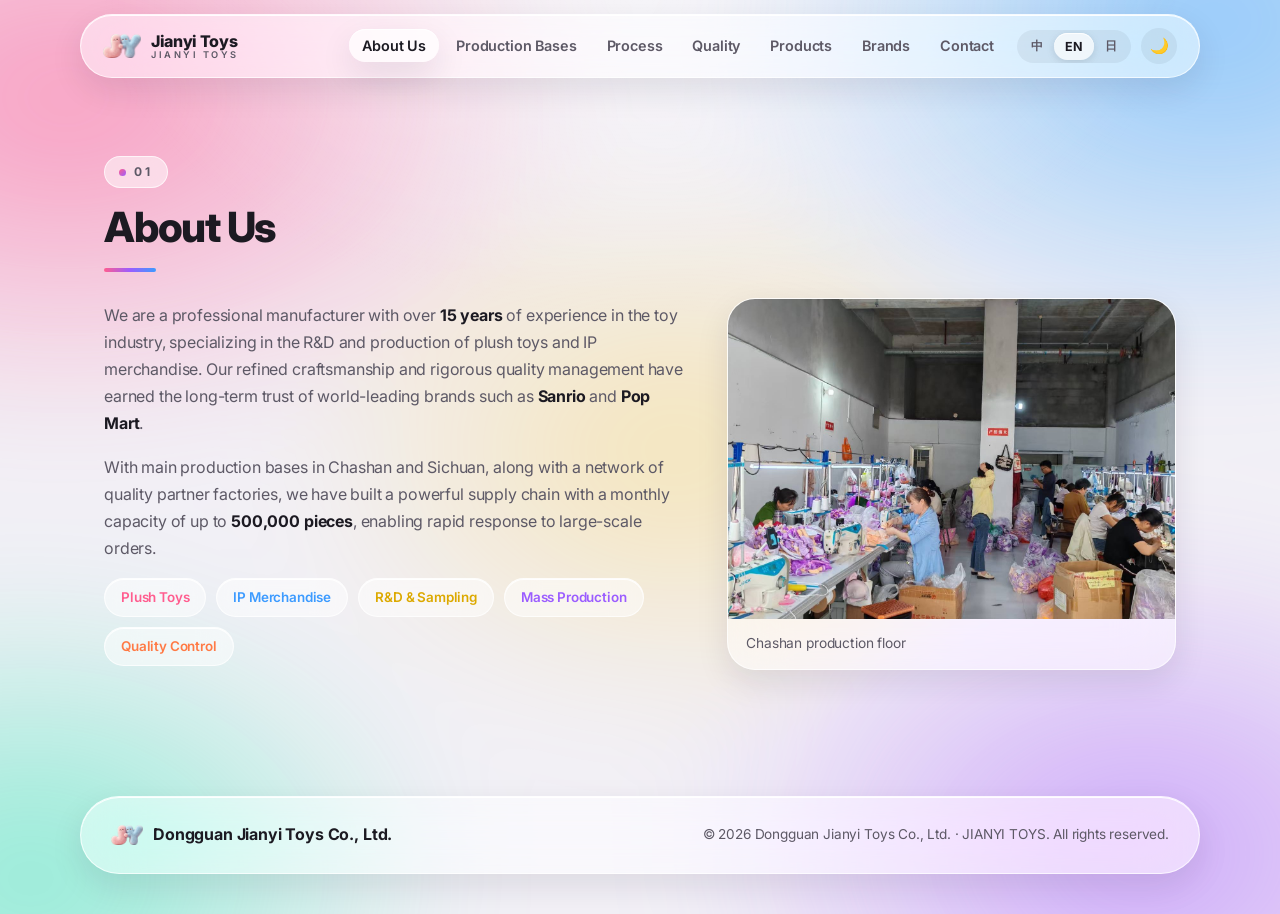
==== about.html @ 810cf029 "简依玩具 회사 소개 홈페이지 (中/EN/日 3개 언어, visionOS 글래스 디자인) Co-Authored-By: Claude Fable 5 <noreply@anthropic.c" ====
<!DOCTYPE html>
<html lang="zh-CN">
<head>
  <meta charset="UTF-8" />
  <meta name="viewport" content="width=device-width, initial-scale=1.0" />
  <title>关于我们 · 东莞简依玩具有限公司</title>
  <link rel="icon" href="assets/img/image1.png" />
  <link rel="preconnect" href="https://fonts.googleapis.com" />
  <link rel="preconnect" href="https://fonts.gstatic.com" crossorigin />
  <link href="https://fonts.googleapis.com/css2?family=Inter:wght@400;500;600;700;800&family=Noto+Sans+SC:wght@400;500;700;900&family=Noto+Sans+JP:wght@400;500;700;900&display=swap" rel="stylesheet" />
  <link rel="stylesheet" href="styles.css?v=10" />
</head>
<body data-page="about">
  <div id="app-header"></div>

  <main>
    <section id="about" class="section">
      <div class="container">
        <p class="section-index">01</p>
        <h2 class="section-title" data-i18n="about.title">关于我们</h2>
        <div class="about-grid">
          <div class="about-text">
            <p data-i18n-html="about.p1">本公司是一家深耕玩具制造行业超过 <strong>15 年</strong>的专业厂商，专注于毛绒公仔、IP 周边产品的研发与生产。凭借精湛的工艺与严格的品质管理体系，赢得 <strong>Sanrio</strong>、<strong>Pop Mart</strong> 等全球顶级品牌的长期信任。</p>
            <p data-i18n-html="about.p2">在茶山与四川设有主要生产基地，并与多家优质协作工厂稳定合作，形成强大供应链网络，月产能高达 <strong>50 万件</strong>，可快速响应大规模订单。</p>
            <ul class="tag-list">
              <li data-i18n="about.tag1">毛绒公仔</li><li data-i18n="about.tag2">IP 周边</li><li data-i18n="about.tag3">研发打样</li><li data-i18n="about.tag4">大规模量产</li><li data-i18n="about.tag5">品质管控</li>
            </ul>
          </div>
          <figure class="about-photo">
            <img src="assets/img/image6.jpeg" alt="factory" loading="lazy" />
            <figcaption data-i18n="about.caption">茶山生产车间实景</figcaption>
          </figure>
        </div>
      </div>
    </section>
  </main>

  <div id="app-footer"></div>
  <script src="i18n.js?v=10"></script>
  <script src="layout.js?v=10"></script>
  <script src="script.js?v=10"></script>
</body>
</html>
---- styles.css ----
/* =========================================================
   JIANYI TOYS — visionOS Glass Design
   오로라 환경 위에 떠 있는 유리 패널 / floating glass over aurora
   ========================================================= */

:root {
  --bg: #f2f0f6;
  --text: #1c1a22;
  --text-muted: #5d5966;
  --maxw: 1120px;
  --radius: 28px;
  --radius-lg: 36px;

  /* vivid aurora palette */
  --c-pink: #ff5d8f;
  --c-blue: #3d9bff;
  --c-yellow: #ffc300;
  --c-mint: #00d9a6;
  --c-lavender: #9b5dff;
  --c-coral: #ff7a45;

  /* glass material */
  --glass-bg: rgba(255, 255, 255, 0.52);
  --glass-bg-strong: rgba(255, 255, 255, 0.72);
  --glass-border: rgba(255, 255, 255, 0.7);
  --glass-highlight: rgba(255, 255, 255, 0.9);
  --glass-shadow: 0 24px 60px rgba(30, 15, 50, 0.14);
  --glass-shadow-sm: 0 12px 32px rgba(30, 15, 50, 0.10);
  --blur: 28px;
}

:root[data-theme="dark"] {
  --bg: #0b0a12;
  --text: #f0edf5;
  --text-muted: #a49fb0;

  --c-pink: #ff7aa5;
  --c-blue: #5cb0ff;
  --c-yellow: #ffd23d;
  --c-mint: #29e6b8;
  --c-lavender: #b07dff;
  --c-coral: #ff9161;

  --glass-bg: rgba(28, 25, 40, 0.44);
  --glass-bg-strong: rgba(36, 32, 52, 0.62);
  --glass-border: rgba(255, 255, 255, 0.14);
  --glass-highlight: rgba(255, 255, 255, 0.22);
  --glass-shadow: 0 24px 60px rgba(0, 0, 0, 0.5);
  --glass-shadow-sm: 0 12px 32px rgba(0, 0, 0, 0.38);
}

* { box-sizing: border-box; margin: 0; padding: 0; }
html { scroll-behavior: smooth; }
body {
  font-family: "Inter", "Noto Sans SC", "PingFang SC", "Microsoft YaHei", system-ui, sans-serif;
  background: var(--bg);
  color: var(--text);
  line-height: 1.7;
  -webkit-font-smoothing: antialiased;
  transition: background 0.4s ease, color 0.4s ease;
  letter-spacing: -0.01em;
}
html[lang="ja"] body { font-family: "Inter", "Noto Sans JP", "Yu Gothic UI", "Meiryo", system-ui, sans-serif; }
html[lang="en"] body { font-family: "Inter", system-ui, sans-serif; }

.container { width: 100%; max-width: var(--maxw); margin: 0 auto; padding: 0 24px; }
a { color: inherit; text-decoration: none; }
img { max-width: 100%; display: block; }

/* =========================================================
   오로라 환경 배경 / ambient aurora environment
   ========================================================= */
body::before {
  content: ""; position: fixed; inset: -20%; z-index: -2; pointer-events: none;
  background:
    radial-gradient(42% 38% at 18% 22%, color-mix(in srgb, var(--c-pink) 55%, transparent), transparent 70%),
    radial-gradient(40% 40% at 82% 16%, color-mix(in srgb, var(--c-blue) 50%, transparent), transparent 70%),
    radial-gradient(36% 36% at 78% 82%, color-mix(in srgb, var(--c-lavender) 48%, transparent), transparent 70%),
    radial-gradient(34% 34% at 16% 84%, color-mix(in srgb, var(--c-mint) 42%, transparent), transparent 70%),
    radial-gradient(30% 30% at 52% 50%, color-mix(in srgb, var(--c-yellow) 26%, transparent), transparent 72%);
  filter: blur(60px) saturate(1.25);
  animation: auroraDrift 34s ease-in-out infinite alternate;
}
:root[data-theme="dark"] body::before { opacity: 0.6; }
@keyframes auroraDrift {
  0%   { transform: translate(0, 0) scale(1) rotate(0deg); }
  50%  { transform: translate(2.5%, -2%) scale(1.06) rotate(1.5deg); }
  100% { transform: translate(-2.5%, 2%) scale(1.03) rotate(-1.5deg); }
}
/* 미세 입자 광택 / faint grain of light */
body::after {
  content: ""; position: fixed; inset: 0; z-index: -1; pointer-events: none;
  background: radial-gradient(60% 50% at 50% 0%, rgba(255,255,255,0.35), transparent 70%);
}
:root[data-theme="dark"] body::after {
  background: radial-gradient(60% 50% at 50% 0%, rgba(255,255,255,0.06), transparent 70%);
}

/* =========================================================
   유리 재질 공통 / glass material
   ========================================================= */
.glass, .site-header .nav,
.cards .card, .product, .brand-card, .cert-badge, .process-flow li,
.about-photo, .gallery figure, .contact-card, .stats-inner-panel {
  background: var(--glass-bg);
  backdrop-filter: blur(var(--blur)) saturate(1.6);
  -webkit-backdrop-filter: blur(var(--blur)) saturate(1.6);
  border: 1px solid var(--glass-border);
  box-shadow: var(--glass-shadow-sm), inset 0 1px 0 var(--glass-highlight);
}

/* =========================================================
   플로팅 캡슐 헤더 / floating capsule nav
   ========================================================= */
.site-header {
  position: sticky; top: 14px; z-index: 50;
  padding: 0 16px;
}
.site-header .nav {
  max-width: var(--maxw); margin: 0 auto;
  display: flex; align-items: center; justify-content: space-between; gap: 14px;
  height: 64px; padding: 0 22px;
  border-radius: 999px;
}
.brand { display: flex; align-items: center; gap: 10px; }
.brand-logo { width: 38px; height: 38px; object-fit: contain; }
.brand-name { font-weight: 800; font-size: 1rem; line-height: 1.05; display: flex; flex-direction: column; letter-spacing: -0.02em; }
.brand-name small { font-weight: 600; font-size: 0.58rem; letter-spacing: 2.5px; color: var(--text-muted); }

.nav-links { list-style: none; display: flex; align-items: center; gap: 4px; }
.nav-links a {
  color: var(--text-muted); font-weight: 600; font-size: 0.9rem;
  padding: 8px 13px; border-radius: 999px;
  transition: color 0.2s, background 0.25s;
}
.nav-links a:hover { color: var(--text); background: color-mix(in srgb, var(--text) 7%, transparent); }
.nav-links a.active {
  color: var(--text);
  background: var(--glass-bg-strong);
  box-shadow: var(--glass-shadow-sm), inset 0 1px 0 var(--glass-highlight);
}

.nav-controls { display: flex; align-items: center; gap: 10px; margin-left: 6px; }
.lang-switch {
  display: inline-flex; border-radius: 999px; overflow: hidden;
  background: color-mix(in srgb, var(--text) 6%, transparent);
  padding: 3px;
}
.lang-btn {
  background: none; border: none; cursor: pointer;
  font-size: 0.78rem; font-weight: 700; color: var(--text-muted);
  padding: 5px 11px; border-radius: 999px;
  transition: 0.25s; font-family: inherit;
}
.lang-btn:hover { color: var(--text); }
.lang-btn.active {
  background: var(--glass-bg-strong); color: var(--text);
  box-shadow: 0 2px 8px rgba(0,0,0,0.12), inset 0 1px 0 var(--glass-highlight);
}
.theme-toggle {
  background: color-mix(in srgb, var(--text) 6%, transparent);
  border: none; cursor: pointer; font-size: 0.95rem;
  width: 36px; height: 36px; border-radius: 50%;
  display: grid; place-items: center; transition: 0.25s;
}
.theme-toggle:hover { transform: scale(1.1); }
.nav-toggle { display: none; flex-direction: column; gap: 5px; background: none; border: none; cursor: pointer; padding: 8px; }
.nav-toggle span { width: 22px; height: 2px; background: var(--text); border-radius: 2px; transition: 0.3s; }

/* =========================================================
   히어로 / hero
   ========================================================= */
.hero { padding: clamp(64px, 10vw, 130px) 0 clamp(40px, 6vw, 70px); }
.hero-inner {
  display: grid; grid-template-columns: 1.25fr 0.75fr; gap: 44px; align-items: center;
  position: relative;
}
.eyebrow {
  display: inline-flex; align-items: center; gap: 8px;
  color: var(--text-muted); font-weight: 600; letter-spacing: 3.5px;
  text-transform: uppercase; font-size: 0.72rem; margin-bottom: 18px;
  padding: 6px 14px; border-radius: 999px;
  background: var(--glass-bg);
  backdrop-filter: blur(18px);
  border: 1px solid var(--glass-border);
}
.eyebrow::before {
  content: ""; width: 7px; height: 7px; border-radius: 50%;
  background: linear-gradient(135deg, var(--c-pink), var(--c-lavender));
}
.hero-title {
  font-size: clamp(2.3rem, 5.6vw, 4rem); font-weight: 800;
  line-height: 1.06; letter-spacing: -0.035em;
}
.hero-title .accent {
  background: linear-gradient(100deg, var(--c-pink), var(--c-lavender) 50%, var(--c-blue));
  -webkit-background-clip: text; background-clip: text; color: transparent;
}
.hero-slogan {
  margin-top: 16px; font-size: clamp(1rem, 2.2vw, 1.2rem); font-weight: 600;
  letter-spacing: 0.02em;
  background: linear-gradient(90deg, var(--c-blue), var(--c-mint));
  -webkit-background-clip: text; background-clip: text; color: transparent;
}
.hero-sub { margin: 18px 0 32px; font-size: 1.04rem; color: var(--text-muted); max-width: 560px; }
.hero-actions { display: flex; gap: 12px; flex-wrap: wrap; }

.hero-logo { position: relative; }
.hero-logo img {
  width: min(100%, 350px); margin-left: auto;
  filter: drop-shadow(0 24px 40px color-mix(in srgb, var(--c-pink) 40%, transparent));
  animation: float 6s ease-in-out infinite;
}
@keyframes float { 0%,100% { transform: translateY(0); } 50% { transform: translateY(-14px); } }
/* 로고 뒤 오로라 후광 / halo behind logo */
.hero-logo::before {
  content: ""; position: absolute; inset: 6% 2%; z-index: -1; border-radius: 50%;
  background: conic-gradient(from 0deg, var(--c-pink), var(--c-yellow), var(--c-mint), var(--c-blue), var(--c-lavender), var(--c-pink));
  filter: blur(52px); opacity: 0.55;
  animation: haloSpin 18s linear infinite;
}
@keyframes haloSpin { to { transform: rotate(360deg); } }

/* =========================================================
   버튼 / buttons (visionOS pills)
   ========================================================= */
.btn {
  display: inline-flex; align-items: center; gap: 8px;
  padding: 13px 28px; border-radius: 999px; font-weight: 700; font-size: 0.95rem;
  transition: transform 0.18s cubic-bezier(.3,1.4,.4,1), box-shadow 0.2s, background 0.25s;
  letter-spacing: -0.01em;
}
.btn:active { transform: scale(0.97); }
.btn-primary {
  background: var(--text); color: var(--bg);
  box-shadow: 0 14px 34px rgba(0,0,0,0.22);
}
.btn-primary:hover { transform: translateY(-2px) scale(1.02); box-shadow: 0 20px 44px rgba(0,0,0,0.28); }
.btn-ghost {
  background: var(--glass-bg);
  backdrop-filter: blur(18px);
  border: 1px solid var(--glass-border);
  box-shadow: inset 0 1px 0 var(--glass-highlight);
  color: var(--text);
}
.btn-ghost:hover { transform: translateY(-2px); background: var(--glass-bg-strong); }

/* =========================================================
   실적 유리 패널 / stats glass panel
   ========================================================= */
.stats-bar { padding: clamp(18px, 3vw, 34px) 0; }
.stats-grid {
  display: grid; grid-template-columns: repeat(4, 1fr); gap: 16px;
  padding: clamp(26px, 4vw, 40px) clamp(20px, 4vw, 48px);
  text-align: center;
  border-radius: var(--radius-lg);
  background: var(--glass-bg);
  backdrop-filter: blur(var(--blur)) saturate(1.6);
  -webkit-backdrop-filter: blur(var(--blur)) saturate(1.6);
  border: 1px solid var(--glass-border);
  box-shadow: var(--glass-shadow), inset 0 1px 0 var(--glass-highlight);
}
.stat { display: flex; flex-direction: column; gap: 6px; }
.stat-num {
  font-size: clamp(1.9rem, 4.2vw, 3rem); font-weight: 800; line-height: 1;
  letter-spacing: -0.03em;
  background: linear-gradient(120deg, var(--c-pink), var(--c-lavender) 55%, var(--c-blue));
  -webkit-background-clip: text; background-clip: text; color: transparent;
}
.stat:nth-child(2) .stat-num { background: linear-gradient(120deg, var(--c-blue), var(--c-mint)); -webkit-background-clip: text; background-clip: text; }
.stat:nth-child(3) .stat-num { background: linear-gradient(120deg, var(--c-coral), var(--c-yellow)); -webkit-background-clip: text; background-clip: text; }
.stat:nth-child(4) .stat-num { background: linear-gradient(120deg, var(--c-mint), var(--c-blue)); -webkit-background-clip: text; background-clip: text; }
.stat-num small { font-size: 0.48em; font-weight: 700; margin-left: 2px; }
.stat-label { font-size: 0.88rem; color: var(--text-muted); font-weight: 500; }

/* =========================================================
   섹션 공통 / sections
   ========================================================= */
.section { padding: clamp(54px, 7.5vw, 92px) 0; }
.section-alt { background: none; } /* 배경은 오로라가 담당 */
.section-index {
  display: inline-flex; align-items: center; gap: 8px;
  color: var(--text-muted); font-size: 0.75rem; font-weight: 700; letter-spacing: 3px;
  padding: 5px 14px; border-radius: 999px; margin-bottom: 16px;
  background: var(--glass-bg);
  backdrop-filter: blur(18px);
  border: 1px solid var(--glass-border);
}
.section-index::before {
  content: ""; width: 7px; height: 7px; border-radius: 50%;
  background: linear-gradient(135deg, var(--c-pink), var(--c-lavender));
}
.section-title {
  font-size: clamp(1.7rem, 4.2vw, 2.6rem); font-weight: 800; letter-spacing: -0.03em;
  line-height: 1.15;
}
.section-title::after {
  content: ""; display: block; width: 52px; height: 4px; border-radius: 4px; margin-top: 16px;
  background: linear-gradient(90deg, var(--c-pink), var(--c-lavender), var(--c-blue));
}
.section-lead { color: var(--text-muted); margin: 18px 0 38px; max-width: 640px; font-size: 1.02rem; }
.subsection-title { margin: 52px 0 24px; font-size: 1.3rem; font-weight: 800; letter-spacing: -0.02em; }
.subsection-title::before {
  content: ""; display: inline-block; width: 10px; height: 10px; border-radius: 3px; margin-right: 10px;
  background: linear-gradient(135deg, var(--c-blue), var(--c-mint));
  transform: rotate(45deg);
}

/* =========================================================
   소개 / about
   ========================================================= */
.about-grid { display: grid; grid-template-columns: 1.3fr 1fr; gap: 40px; align-items: center; margin-top: 26px; }
.about-text p { margin-bottom: 16px; color: var(--text-muted); }
.about-text strong { color: var(--text); font-weight: 700; }
.tag-list { list-style: none; display: flex; flex-wrap: wrap; gap: 10px; margin-top: 12px; }
.tag-list li {
  padding: 7px 16px; border-radius: 999px; font-size: 0.84rem; font-weight: 600;
  background: var(--glass-bg);
  backdrop-filter: blur(16px);
  border: 1px solid var(--glass-border);
  box-shadow: inset 0 1px 0 var(--glass-highlight);
}
.tag-list li:nth-child(5n+1) { color: var(--c-pink); }
.tag-list li:nth-child(5n+2) { color: var(--c-blue); }
.tag-list li:nth-child(5n+3) { color: color-mix(in srgb, var(--c-yellow) 70%, #8a6d00); }
.tag-list li:nth-child(5n+4) { color: var(--c-lavender); }
.tag-list li:nth-child(5n+5) { color: var(--c-coral); }
:root[data-theme="dark"] .tag-list li:nth-child(5n+3) { color: var(--c-yellow); }

.about-photo { border-radius: var(--radius); overflow: hidden; }
.about-photo img { width: 100%; height: 320px; object-fit: cover; }
.about-photo figcaption { padding: 13px 18px; font-size: 0.86rem; color: var(--text-muted); }

/* =========================================================
   카드 / cards
   ========================================================= */
.cards { display: grid; grid-template-columns: repeat(auto-fit, minmax(280px, 1fr)); gap: 22px; }
.card {
  border-radius: var(--radius); overflow: hidden;
  transition: transform 0.3s cubic-bezier(.3,1.3,.4,1), box-shadow 0.3s, background 0.3s;
}
.cards .card:hover, .product:hover {
  transform: translateY(-8px) scale(1.015);
  background: var(--glass-bg-strong);
  box-shadow: var(--glass-shadow), inset 0 1px 0 var(--glass-highlight);
}
.card-body { padding: 28px; }
.card-body h3 { margin-bottom: 10px; font-size: 1.22rem; font-weight: 700; letter-spacing: -0.02em; }
.card-body p { color: var(--text-muted); font-size: 0.94rem; }
.card-tag {
  display: inline-block; font-size: 0.72rem; font-weight: 700; letter-spacing: 0.04em;
  padding: 4px 12px; border-radius: 999px; margin-bottom: 14px;
  background: color-mix(in srgb, var(--c-blue) 14%, transparent);
  color: var(--c-blue);
}
.base-card .scale { font-weight: 700; font-size: 0.88rem; margin-bottom: 10px;
  background: linear-gradient(90deg, var(--c-pink), var(--c-coral));
  -webkit-background-clip: text; background-clip: text; color: transparent;
}
.quality-cards .card-body h3 { display: flex; align-items: center; gap: 9px; }
.quality-cards .card-body h3::before {
  content: ""; flex: none; width: 9px; height: 9px; border-radius: 50%;
  background: linear-gradient(135deg, var(--c-mint), var(--c-blue));
}

/* 카드별 컬러 포인트 점 / colored dot accents per card */
.cards .card:nth-child(6n+1) .card-body h3::before { background: linear-gradient(135deg, var(--c-pink), var(--c-coral)); }
.cards .card:nth-child(6n+2) .card-body h3::before { background: linear-gradient(135deg, var(--c-blue), var(--c-mint)); }
.cards .card:nth-child(6n+3) .card-body h3::before { background: linear-gradient(135deg, var(--c-yellow), var(--c-coral)); }
.cards .card:nth-child(6n+4) .card-body h3::before { background: linear-gradient(135deg, var(--c-mint), var(--c-blue)); }
.cards .card:nth-child(6n+5) .card-body h3::before { background: linear-gradient(135deg, var(--c-lavender), var(--c-pink)); }
.cards .card:nth-child(6n+6) .card-body h3::before { background: linear-gradient(135deg, var(--c-coral), var(--c-yellow)); }

/* 홈 바로가기 카드 / explore cards */
.explore-card { display: block; color: inherit; }
.explore-card .card-body h3 { display: flex; align-items: center; gap: 9px; }
.explore-card .card-body h3::before {
  content: ""; flex: none; width: 9px; height: 9px; border-radius: 50%;
  background: linear-gradient(135deg, var(--c-pink), var(--c-lavender));
}
.explore-more {
  display: inline-block; margin-top: 14px; font-weight: 700; font-size: 0.88rem;
  background: linear-gradient(90deg, var(--c-pink), var(--c-lavender));
  -webkit-background-clip: text; background-clip: text; color: transparent;
}

/* =========================================================
   갤러리 / gallery
   ========================================================= */
.gallery { display: grid; grid-template-columns: repeat(auto-fit, minmax(220px, 1fr)); gap: 16px; }
.gallery figure { border-radius: var(--radius); overflow: hidden; position: relative; padding: 8px; }
.gallery img {
  width: 100%; height: 200px; object-fit: cover;
  border-radius: calc(var(--radius) - 8px);
  transition: transform 0.5s cubic-bezier(.3,1,.4,1);
}
.gallery figure:hover img { transform: scale(1.05); }
.gallery figcaption {
  padding: 12px 10px 6px; color: var(--text); font-size: 0.88rem; font-weight: 600;
}

/* =========================================================
   공정 흐름 / process flow
   ========================================================= */
.process-flow { list-style: none; display: grid; grid-template-columns: repeat(7, 1fr); gap: 14px; }
.process-flow li {
  position: relative; border-radius: var(--radius);
  padding: 26px 12px; text-align: center;
  transition: transform 0.3s cubic-bezier(.3,1.3,.4,1), background 0.3s;
}
.process-flow li:hover { transform: translateY(-6px); background: var(--glass-bg-strong); }
.step-no {
  display: grid; place-items: center; width: 46px; height: 46px; margin: 0 auto 12px;
  border-radius: 50%; color: #fff; font-weight: 800; font-size: 0.95rem;
  box-shadow: 0 8px 20px rgba(0,0,0,0.18);
}
.process-flow li:nth-child(1) .step-no { background: linear-gradient(135deg, var(--c-pink), var(--c-coral)); }
.process-flow li:nth-child(2) .step-no { background: linear-gradient(135deg, var(--c-coral), var(--c-yellow)); }
.process-flow li:nth-child(3) .step-no { background: linear-gradient(135deg, var(--c-yellow), var(--c-mint)); }
.process-flow li:nth-child(4) .step-no { background: linear-gradient(135deg, var(--c-mint), var(--c-blue)); }
.process-flow li:nth-child(5) .step-no { background: linear-gradient(135deg, var(--c-blue), var(--c-lavender)); }
.process-flow li:nth-child(6) .step-no { background: linear-gradient(135deg, var(--c-lavender), var(--c-pink)); }
.process-flow li:nth-child(7) .step-no { background: linear-gradient(135deg, var(--c-pink), var(--c-lavender)); }
.step-name { font-weight: 700; font-size: 0.92rem; letter-spacing: -0.01em; }

/* =========================================================
   제품 / products
   ========================================================= */
.product-grid { display: grid; grid-template-columns: repeat(auto-fit, minmax(230px, 1fr)); gap: 22px; }
.product {
  border-radius: var(--radius); overflow: hidden; padding: 10px 10px 0;
  transition: transform 0.3s cubic-bezier(.3,1.3,.4,1), box-shadow 0.3s, background 0.3s;
}
.product-img { aspect-ratio: 3 / 4; overflow: hidden; border-radius: calc(var(--radius) - 10px); }
.product-img img { width: 100%; height: 100%; object-fit: cover; transition: transform 0.5s cubic-bezier(.3,1,.4,1); }
.product:hover .product-img img { transform: scale(1.05); }
.product figcaption { padding: 16px 10px 18px; display: flex; flex-direction: column; gap: 2px; }
.p-cn { font-weight: 700; font-size: 1.04rem; letter-spacing: -0.02em; }
.p-en { color: var(--text-muted); font-size: 0.82rem; letter-spacing: 0.06em; text-transform: uppercase; font-weight: 500; }

/* =========================================================
   브랜드 / brands
   ========================================================= */
.brand-grid { display: grid; grid-template-columns: repeat(auto-fit, minmax(320px, 1fr)); gap: 22px; }
.brand-card { border-radius: var(--radius); padding: 32px; }
.brand-name-lg {
  font-size: 1.5rem; font-weight: 800; margin-bottom: 20px; padding-bottom: 16px;
  letter-spacing: -0.02em;
  border-bottom: 1px solid var(--glass-border);
}
.brand-name-lg span { color: var(--text-muted); font-size: 0.95rem; font-weight: 600; margin-left: 6px; }
.brand-grid .brand-card:nth-child(1) .brand-name-lg {
  background: linear-gradient(90deg, var(--c-pink), var(--c-coral));
  -webkit-background-clip: text; background-clip: text; color: transparent;
}
.brand-grid .brand-card:nth-child(2) .brand-name-lg {
  background: linear-gradient(90deg, var(--c-blue), var(--c-mint));
  -webkit-background-clip: text; background-clip: text; color: transparent;
}
.brand-grid .brand-card .brand-name-lg span { -webkit-text-fill-color: var(--text-muted); }
.brand-info { display: flex; flex-direction: column; gap: 14px; }
.brand-info div { display: grid; grid-template-columns: 96px 1fr; gap: 12px; align-items: baseline; }
.brand-info dt { font-weight: 700; color: var(--text); font-size: 0.88rem; }
.brand-info dd { color: var(--text-muted); font-size: 0.94rem; }

/* 인증 / certifications */
.cert-row { display: grid; grid-template-columns: repeat(auto-fit, minmax(180px, 1fr)); gap: 16px; }
.cert-badge {
  border-radius: var(--radius); padding: 26px 20px; text-align: center;
  transition: transform 0.3s cubic-bezier(.3,1.3,.4,1);
}
.cert-badge:hover { transform: translateY(-5px); }
.cert-badge strong { display: block; font-size: 1.3rem; margin-bottom: 6px; letter-spacing: -0.02em; }
.cert-badge:nth-child(1) strong { color: var(--c-blue); }
.cert-badge:nth-child(2) strong { color: var(--c-coral); }
.cert-badge:nth-child(3) strong { color: var(--c-mint); }
.cert-badge:nth-child(4) strong { color: var(--c-lavender); }
.cert-badge span { color: var(--text-muted); font-size: 0.86rem; }
.cert-note { margin-top: 24px; color: var(--text-muted); font-size: 0.94rem; max-width: 780px; }

/* =========================================================
   CTA / contact
   ========================================================= */
.cta { padding: clamp(56px, 8vw, 100px) 0; }
.cta-inner {
  text-align: center;
  border-radius: var(--radius-lg);
  padding: clamp(44px, 6vw, 72px) clamp(24px, 5vw, 64px);
  background: var(--glass-bg);
  backdrop-filter: blur(var(--blur)) saturate(1.6);
  -webkit-backdrop-filter: blur(var(--blur)) saturate(1.6);
  border: 1px solid var(--glass-border);
  box-shadow: var(--glass-shadow), inset 0 1px 0 var(--glass-highlight);
  position: relative; overflow: hidden;
}
/* CTA 내부 오로라 하이라이트 / inner aurora glow */
.cta-inner::before {
  content: ""; position: absolute; inset: -40%; z-index: -1; pointer-events: none;
  background:
    radial-gradient(30% 40% at 25% 30%, color-mix(in srgb, var(--c-pink) 38%, transparent), transparent 70%),
    radial-gradient(30% 40% at 75% 70%, color-mix(in srgb, var(--c-blue) 34%, transparent), transparent 70%),
    radial-gradient(24% 32% at 60% 20%, color-mix(in srgb, var(--c-lavender) 30%, transparent), transparent 70%);
  filter: blur(40px);
  animation: auroraDrift 26s ease-in-out infinite alternate;
}
.cta-title {
  font-size: clamp(1.8rem, 4.4vw, 2.8rem); font-weight: 800; letter-spacing: -0.03em;
  background: linear-gradient(95deg, var(--c-pink), var(--c-lavender) 45%, var(--c-blue));
  -webkit-background-clip: text; background-clip: text; color: transparent;
}
.cta-sub { max-width: 700px; margin: 18px auto 40px; color: var(--text-muted); }
.contact-cards { display: grid; grid-template-columns: repeat(auto-fit, minmax(240px, 1fr)); gap: 18px; }
.contact-card { border-radius: var(--radius); padding: 28px; text-align: left; }
.contact-card h3 { font-size: 1.1rem; margin-bottom: 8px; font-weight: 700; letter-spacing: -0.02em; }
.contact-card p { font-size: 1rem; font-weight: 600; margin-bottom: 12px; }
.contact-card a {
  background: linear-gradient(90deg, var(--c-pink), var(--c-lavender));
  -webkit-background-clip: text; background-clip: text; color: transparent;
  border-bottom: 1.5px solid var(--c-lavender);
}
.contact-card-accent { background: var(--glass-bg-strong); }
.contact-tag { font-size: 0.82rem; color: var(--text-muted); }
/* 이메일 단독 카드 / single email card */
.contact-cards-single { grid-template-columns: minmax(280px, 480px); justify-content: center; }
.contact-cards-single .contact-card { text-align: center; padding: 36px 32px; }
.contact-email { font-size: clamp(1.05rem, 2.6vw, 1.35rem); letter-spacing: -0.01em; margin-bottom: 14px; }
.contact-email a { border-bottom-width: 2px; font-weight: 700; }
/* 거래 프로세스 타임라인 / business process timeline */
.biz-flow { list-style: none; max-width: 720px; position: relative; }
.biz-flow::before {
  content: ""; position: absolute; left: 26px; top: 30px; bottom: 30px; width: 3px; border-radius: 3px;
  background: linear-gradient(180deg, var(--c-pink), var(--c-coral), var(--c-yellow), var(--c-mint), var(--c-blue), var(--c-lavender));
  opacity: 0.65;
}
.biz-flow li { display: flex; gap: 22px; align-items: flex-start; position: relative; padding: 14px 0; }
.biz-no {
  flex: none; display: grid; place-items: center; width: 52px; height: 52px;
  border-radius: 50%; color: #fff; font-weight: 800; font-size: 1.15rem;
  box-shadow: 0 10px 24px rgba(0,0,0,0.18);
  position: relative; z-index: 1;
}
.biz-flow li:nth-child(1) .biz-no { background: linear-gradient(135deg, var(--c-pink), var(--c-coral)); }
.biz-flow li:nth-child(2) .biz-no { background: linear-gradient(135deg, var(--c-coral), var(--c-yellow)); }
.biz-flow li:nth-child(3) .biz-no { background: linear-gradient(135deg, var(--c-yellow), var(--c-mint)); }
.biz-flow li:nth-child(4) .biz-no { background: linear-gradient(135deg, var(--c-mint), var(--c-blue)); }
.biz-flow li:nth-child(5) .biz-no { background: linear-gradient(135deg, var(--c-blue), var(--c-lavender)); }
.biz-flow li:nth-child(6) .biz-no { background: linear-gradient(135deg, var(--c-lavender), var(--c-pink)); }
.biz-body {
  flex: 1; border-radius: var(--radius); padding: 20px 26px;
  background: var(--glass-bg);
  backdrop-filter: blur(var(--blur)) saturate(1.6);
  -webkit-backdrop-filter: blur(var(--blur)) saturate(1.6);
  border: 1px solid var(--glass-border);
  box-shadow: var(--glass-shadow-sm), inset 0 1px 0 var(--glass-highlight);
  transition: transform 0.3s cubic-bezier(.3,1.3,.4,1), background 0.3s;
}
.biz-flow li:hover .biz-body { transform: translateX(6px); background: var(--glass-bg-strong); }
.biz-body h3 { font-size: 1.08rem; font-weight: 700; margin-bottom: 5px; letter-spacing: -0.02em; }
.biz-body p { color: var(--text-muted); font-size: 0.93rem; }
@media (max-width: 520px) {
  .biz-flow::before { left: 21px; }
  .biz-no { width: 42px; height: 42px; font-size: 1rem; }
}

/* FAQ 아코디언 / FAQ accordion */
.faq-list { display: flex; flex-direction: column; gap: 14px; max-width: 780px; }
.faq-item {
  border-radius: var(--radius);
  background: var(--glass-bg);
  backdrop-filter: blur(var(--blur)) saturate(1.6);
  -webkit-backdrop-filter: blur(var(--blur)) saturate(1.6);
  border: 1px solid var(--glass-border);
  box-shadow: var(--glass-shadow-sm), inset 0 1px 0 var(--glass-highlight);
  overflow: hidden;
  transition: background 0.3s;
}
.faq-item[open] { background: var(--glass-bg-strong); }
.faq-item summary {
  list-style: none; cursor: pointer;
  display: flex; align-items: center; justify-content: space-between; gap: 16px;
  padding: 20px 26px;
  font-weight: 700; font-size: 1.02rem; letter-spacing: -0.01em;
}
.faq-item summary::-webkit-details-marker { display: none; }
.faq-item summary::after {
  content: "+"; flex: none;
  display: grid; place-items: center; width: 30px; height: 30px; border-radius: 50%;
  color: #fff; font-weight: 700; font-size: 1.1rem; line-height: 1;
  background: linear-gradient(135deg, var(--c-pink), var(--c-lavender));
  transition: transform 0.3s cubic-bezier(.3,1.3,.4,1);
}
.faq-item[open] summary::after { transform: rotate(45deg); }
.faq-item > p { padding: 0 26px 22px; color: var(--text-muted); font-size: 0.95rem; max-width: 660px; }
/* 항목별 +버튼 색 변화 / per-item accent */
.faq-item:nth-child(2) summary::after { background: linear-gradient(135deg, var(--c-coral), var(--c-yellow)); }
.faq-item:nth-child(3) summary::after { background: linear-gradient(135deg, var(--c-yellow), var(--c-mint)); }
.faq-item:nth-child(4) summary::after { background: linear-gradient(135deg, var(--c-mint), var(--c-blue)); }
.faq-item:nth-child(5) summary::after { background: linear-gradient(135deg, var(--c-blue), var(--c-lavender)); }
.faq-item:nth-child(6) summary::after { background: linear-gradient(135deg, var(--c-lavender), var(--c-pink)); }

/* 문의 폼 / inquiry form */
.inquiry-form {
  border-radius: var(--radius-lg);
  padding: clamp(28px, 4vw, 44px);
  max-width: 780px;
}
.form-grid { display: grid; grid-template-columns: 1fr 1fr; gap: 18px 20px; margin-bottom: 24px; }
.form-wide { grid-column: 1 / -1; }
.inquiry-form label { display: flex; flex-direction: column; gap: 7px; font-size: 0.86rem; font-weight: 600; color: var(--text-muted); }
.inquiry-form input, .inquiry-form textarea {
  font-family: inherit; font-size: 0.96rem; color: var(--text);
  padding: 12px 16px; border-radius: 16px;
  background: var(--glass-bg-strong);
  border: 1px solid var(--glass-border);
  box-shadow: inset 0 1px 0 var(--glass-highlight);
  outline: none; transition: border-color 0.2s, box-shadow 0.2s;
  resize: vertical;
}
.inquiry-form input:focus, .inquiry-form textarea:focus {
  border-color: var(--c-lavender);
  box-shadow: 0 0 0 3px color-mix(in srgb, var(--c-lavender) 25%, transparent), inset 0 1px 0 var(--glass-highlight);
}
.inquiry-form .btn { border: none; cursor: pointer; font-family: inherit; }
.form-note { margin-top: 14px; font-size: 0.82rem; color: var(--text-muted); }
@media (max-width: 640px) { .form-grid { grid-template-columns: 1fr; } }

/* 거래 조건 카드 / trade terms cards */
.terms-cards .card-body h3 { font-size: 0.86rem; color: var(--text-muted); font-weight: 600; letter-spacing: 0.02em; margin-bottom: 8px; }
.terms-cards .card-body h3::before { content: ""; display: inline-block; width: 8px; height: 8px; border-radius: 50%; margin-right: 8px; vertical-align: 1px; background: linear-gradient(135deg, var(--c-pink), var(--c-lavender)); }
.terms-cards .term-value { color: var(--text); font-weight: 700; font-size: 1.02rem; letter-spacing: -0.01em; }

/* =========================================================
   푸터 / footer
   ========================================================= */
.site-footer { padding: 34px 0 40px; }
.footer-inner {
  display: flex; align-items: center; justify-content: space-between; gap: 16px; flex-wrap: wrap;
  padding: 22px 30px; border-radius: 999px;
  background: var(--glass-bg);
  backdrop-filter: blur(var(--blur)) saturate(1.6);
  border: 1px solid var(--glass-border);
  box-shadow: var(--glass-shadow-sm), inset 0 1px 0 var(--glass-highlight);
}
.footer-brand { display: flex; align-items: center; gap: 10px; font-weight: 700; letter-spacing: -0.01em; }
.footer-logo { width: 32px; height: 32px; object-fit: contain; }
.footer-copy { color: var(--text-muted); font-size: 0.85rem; }

/* =========================================================
   로고 인트로 / logo intro
   ========================================================= */
.intro-overlay {
  position: fixed; inset: 0; z-index: 900;
  display: grid; place-items: center;
  pointer-events: none;
  background: radial-gradient(60% 60% at 50% 45%, color-mix(in srgb, var(--c-pink) 14%, transparent), transparent 70%);
}
.intro-overlay.fade { opacity: 0; transition: opacity 0.5s ease; }
.intro-logo {
  width: min(46vw, 46vh, 420px);
  will-change: transform, opacity;
  filter: drop-shadow(0 24px 40px color-mix(in srgb, var(--c-pink) 45%, transparent));
}

/* =========================================================
   기타 / misc
   ========================================================= */
::selection { background: color-mix(in srgb, var(--c-lavender) 35%, transparent); }
::-webkit-scrollbar { width: 8px; }
::-webkit-scrollbar-track { background: transparent; }
::-webkit-scrollbar-thumb {
  background: color-mix(in srgb, var(--text) 22%, transparent);
  border-radius: 8px;
}
::-webkit-scrollbar-thumb:hover { background: color-mix(in srgb, var(--text) 35%, transparent); }

/* =========================================================
   반응형 / responsive
   ========================================================= */
@media (max-width: 960px) {
  .process-flow { grid-template-columns: repeat(4, 1fr); }
}
@media (max-width: 860px) {
  .nav-toggle { display: flex; }
  .site-header .nav { border-radius: 26px; }
  .nav-links {
    position: absolute; top: 72px; left: 16px; right: 16px;
    flex-direction: column; gap: 4px; align-items: stretch;
    background: var(--glass-bg-strong);
    backdrop-filter: blur(var(--blur)) saturate(1.6);
    border: 1px solid var(--glass-border);
    border-radius: 26px;
    box-shadow: var(--glass-shadow);
    max-height: 0; overflow: hidden; transition: max-height 0.35s ease, padding 0.35s;
    padding: 0 14px;
  }
  .nav-links.open { max-height: 560px; padding: 14px; }
  .nav-links a { display: block; text-align: center; }
  .nav-controls { justify-content: center; padding-top: 8px; }
  .hero-inner { grid-template-columns: 1fr; }
  .hero-logo { order: -1; }
  .hero-logo img { margin: 0 auto; width: min(62%, 250px); }
  .about-grid { grid-template-columns: 1fr; }
  .stats-grid { grid-template-columns: repeat(2, 1fr); gap: 24px; }
}
@media (max-width: 520px) {
  .process-flow { grid-template-columns: repeat(2, 1fr); }
  .footer-inner { border-radius: 26px; justify-content: center; text-align: center; }
}
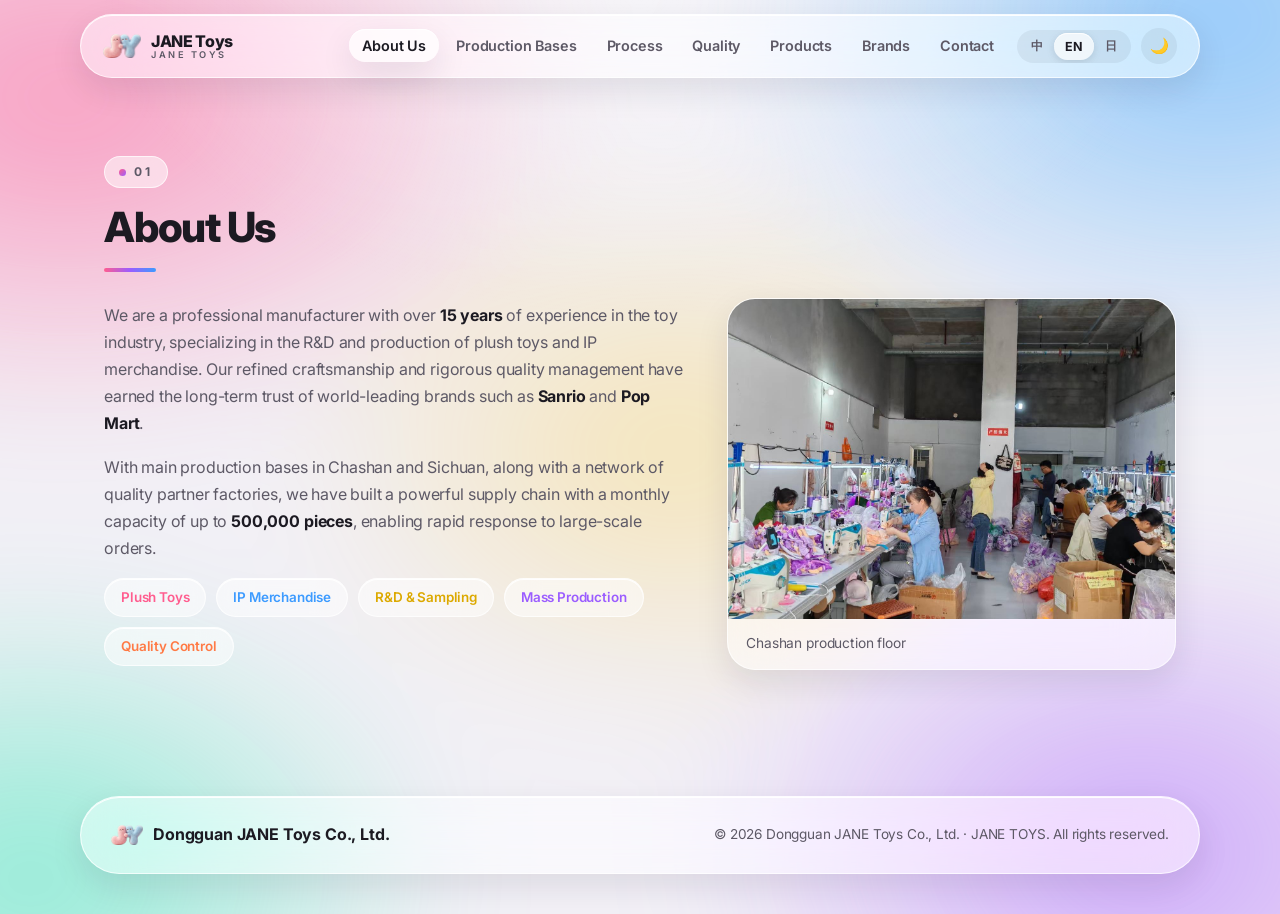
==== commit e846732c: "영문 회사명 수정: Jianyi → JANE (Dongguan JANE Toys Co., Ltd.) Co-Authored-By: Claude Opus 4.8 <noreply@ant" ====
--- a/about.html
+++ b/about.html
@@ -8,7 +8,7 @@
   <link rel="preconnect" href="https://fonts.googleapis.com" />
   <link rel="preconnect" href="https://fonts.gstatic.com" crossorigin />
   <link href="https://fonts.googleapis.com/css2?family=Inter:wght@400;500;600;700;800&family=Noto+Sans+SC:wght@400;500;700;900&family=Noto+Sans+JP:wght@400;500;700;900&display=swap" rel="stylesheet" />
-  <link rel="stylesheet" href="styles.css?v=10" />
+  <link rel="stylesheet" href="styles.css?v=11" />
 </head>
 <body data-page="about">
   <div id="app-header"></div>
@@ -36,8 +36,8 @@
   </main>
 
   <div id="app-footer"></div>
-  <script src="i18n.js?v=10"></script>
-  <script src="layout.js?v=10"></script>
-  <script src="script.js?v=10"></script>
+  <script src="i18n.js?v=11"></script>
+  <script src="layout.js?v=11"></script>
+  <script src="script.js?v=11"></script>
 </body>
 </html>
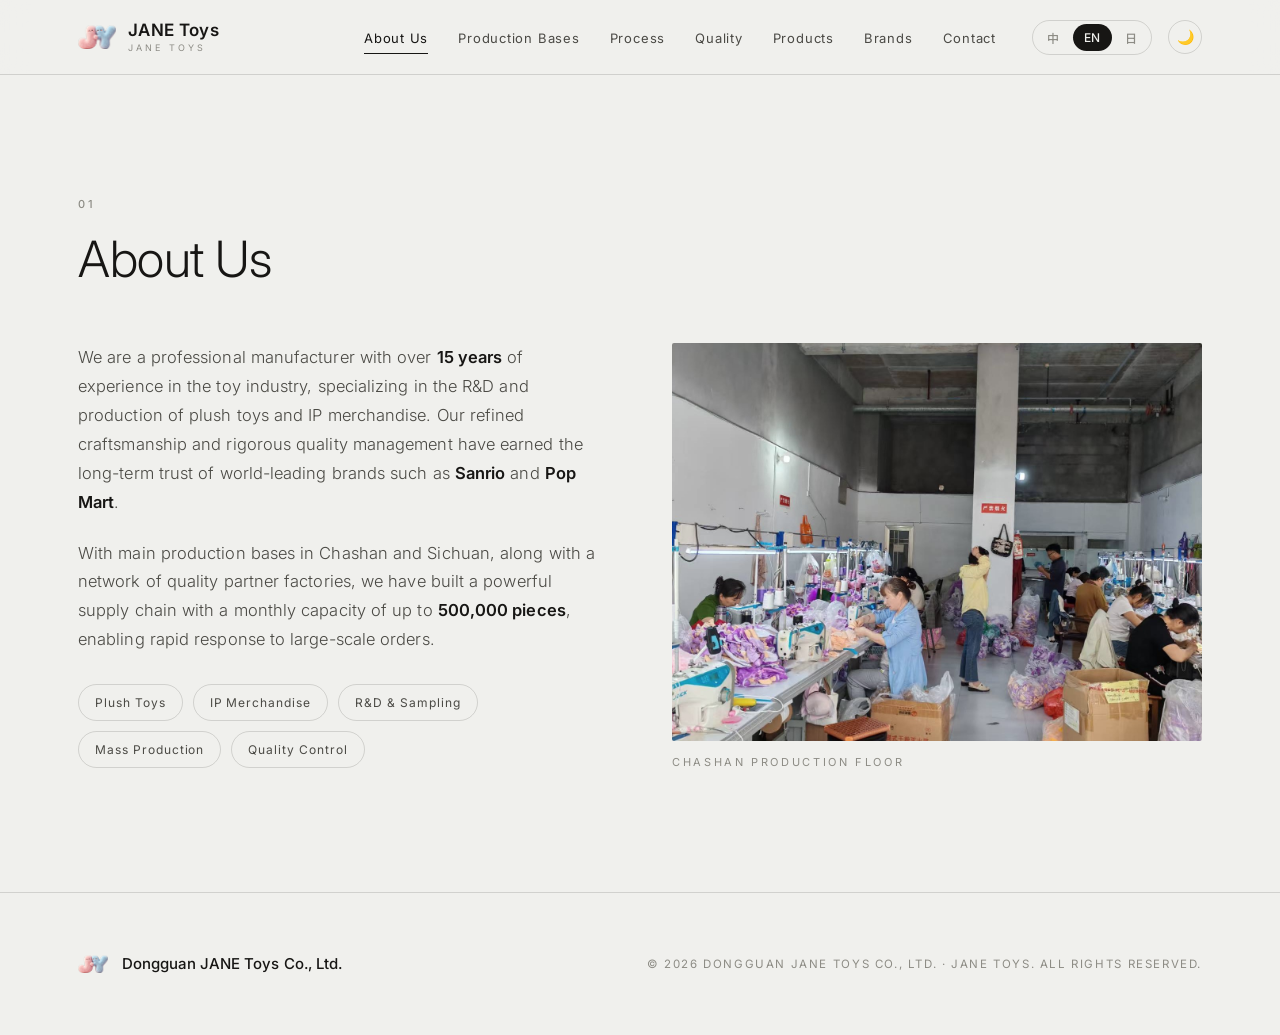
==== commit b7f4974e: "디자인 전면 개편: 쿨 미니멀 (모노크롬 · 헤어라인 · 여백) + 프로세스 에디토리얼 흐름 Co-Authored-By: Claude Opus 4.8 <noreply@anthrop" ====
--- a/about.html
+++ b/about.html
@@ -7,8 +7,8 @@
   <link rel="icon" href="assets/img/image1.png" />
   <link rel="preconnect" href="https://fonts.googleapis.com" />
   <link rel="preconnect" href="https://fonts.gstatic.com" crossorigin />
-  <link href="https://fonts.googleapis.com/css2?family=Inter:wght@400;500;600;700;800&family=Noto+Sans+SC:wght@400;500;700;900&family=Noto+Sans+JP:wght@400;500;700;900&display=swap" rel="stylesheet" />
-  <link rel="stylesheet" href="styles.css?v=11" />
+  <link href="https://fonts.googleapis.com/css2?family=Inter:wght@300;400;500;600;700&family=Noto+Sans+SC:wght@300;400;500;700&family=Noto+Sans+JP:wght@300;400;500;700&display=swap" rel="stylesheet" />
+  <link rel="stylesheet" href="styles.css?v=12" />
 </head>
 <body data-page="about">
   <div id="app-header"></div>
@@ -36,8 +36,8 @@
   </main>
 
   <div id="app-footer"></div>
-  <script src="i18n.js?v=11"></script>
-  <script src="layout.js?v=11"></script>
-  <script src="script.js?v=11"></script>
+  <script src="i18n.js?v=12"></script>
+  <script src="layout.js?v=12"></script>
+  <script src="script.js?v=12"></script>
 </body>
 </html>
--- a/styles.css
+++ b/styles.css
@@ -1,708 +1,345 @@
-/* =========================================================
-   JIANYI TOYS — visionOS Glass Design
-   오로라 환경 위에 떠 있는 유리 패널 / floating glass over aurora
-   ========================================================= */
-
-:root {
-  --bg: #f2f0f6;
-  --text: #1c1a22;
-  --text-muted: #5d5966;
-  --maxw: 1120px;
-  --radius: 28px;
-  --radius-lg: 36px;
-
-  /* vivid aurora palette */
-  --c-pink: #ff5d8f;
-  --c-blue: #3d9bff;
-  --c-yellow: #ffc300;
-  --c-mint: #00d9a6;
-  --c-lavender: #9b5dff;
-  --c-coral: #ff7a45;
-
-  /* glass material */
-  --glass-bg: rgba(255, 255, 255, 0.52);
-  --glass-bg-strong: rgba(255, 255, 255, 0.72);
-  --glass-border: rgba(255, 255, 255, 0.7);
-  --glass-highlight: rgba(255, 255, 255, 0.9);
-  --glass-shadow: 0 24px 60px rgba(30, 15, 50, 0.14);
-  --glass-shadow-sm: 0 12px 32px rgba(30, 15, 50, 0.10);
-  --blur: 28px;
-}
-
-:root[data-theme="dark"] {
-  --bg: #0b0a12;
-  --text: #f0edf5;
-  --text-muted: #a49fb0;
-
-  --c-pink: #ff7aa5;
-  --c-blue: #5cb0ff;
-  --c-yellow: #ffd23d;
-  --c-mint: #29e6b8;
-  --c-lavender: #b07dff;
-  --c-coral: #ff9161;
-
-  --glass-bg: rgba(28, 25, 40, 0.44);
-  --glass-bg-strong: rgba(36, 32, 52, 0.62);
-  --glass-border: rgba(255, 255, 255, 0.14);
-  --glass-highlight: rgba(255, 255, 255, 0.22);
-  --glass-shadow: 0 24px 60px rgba(0, 0, 0, 0.5);
-  --glass-shadow-sm: 0 12px 32px rgba(0, 0, 0, 0.38);
-}
-
-* { box-sizing: border-box; margin: 0; padding: 0; }
-html { scroll-behavior: smooth; }
-body {
-  font-family: "Inter", "Noto Sans SC", "PingFang SC", "Microsoft YaHei", system-ui, sans-serif;
-  background: var(--bg);
-  color: var(--text);
-  line-height: 1.7;
-  -webkit-font-smoothing: antialiased;
-  transition: background 0.4s ease, color 0.4s ease;
-  letter-spacing: -0.01em;
-}
-html[lang="ja"] body { font-family: "Inter", "Noto Sans JP", "Yu Gothic UI", "Meiryo", system-ui, sans-serif; }
-html[lang="en"] body { font-family: "Inter", system-ui, sans-serif; }
-
-.container { width: 100%; max-width: var(--maxw); margin: 0 auto; padding: 0 24px; }
-a { color: inherit; text-decoration: none; }
-img { max-width: 100%; display: block; }
-
-/* =========================================================
-   오로라 환경 배경 / ambient aurora environment
-   ========================================================= */
-body::before {
-  content: ""; position: fixed; inset: -20%; z-index: -2; pointer-events: none;
-  background:
-    radial-gradient(42% 38% at 18% 22%, color-mix(in srgb, var(--c-pink) 55%, transparent), transparent 70%),
-    radial-gradient(40% 40% at 82% 16%, color-mix(in srgb, var(--c-blue) 50%, transparent), transparent 70%),
-    radial-gradient(36% 36% at 78% 82%, color-mix(in srgb, var(--c-lavender) 48%, transparent), transparent 70%),
-    radial-gradient(34% 34% at 16% 84%, color-mix(in srgb, var(--c-mint) 42%, transparent), transparent 70%),
-    radial-gradient(30% 30% at 52% 50%, color-mix(in srgb, var(--c-yellow) 26%, transparent), transparent 72%);
-  filter: blur(60px) saturate(1.25);
-  animation: auroraDrift 34s ease-in-out infinite alternate;
-}
-:root[data-theme="dark"] body::before { opacity: 0.6; }
-@keyframes auroraDrift {
-  0%   { transform: translate(0, 0) scale(1) rotate(0deg); }
-  50%  { transform: translate(2.5%, -2%) scale(1.06) rotate(1.5deg); }
-  100% { transform: translate(-2.5%, 2%) scale(1.03) rotate(-1.5deg); }
-}
-/* 미세 입자 광택 / faint grain of light */
-body::after {
-  content: ""; position: fixed; inset: 0; z-index: -1; pointer-events: none;
-  background: radial-gradient(60% 50% at 50% 0%, rgba(255,255,255,0.35), transparent 70%);
-}
-:root[data-theme="dark"] body::after {
-  background: radial-gradient(60% 50% at 50% 0%, rgba(255,255,255,0.06), transparent 70%);
-}
-
-/* =========================================================
-   유리 재질 공통 / glass material
-   ========================================================= */
-.glass, .site-header .nav,
-.cards .card, .product, .brand-card, .cert-badge, .process-flow li,
-.about-photo, .gallery figure, .contact-card, .stats-inner-panel {
-  background: var(--glass-bg);
-  backdrop-filter: blur(var(--blur)) saturate(1.6);
-  -webkit-backdrop-filter: blur(var(--blur)) saturate(1.6);
-  border: 1px solid var(--glass-border);
-  box-shadow: var(--glass-shadow-sm), inset 0 1px 0 var(--glass-highlight);
-}
-
-/* =========================================================
-   플로팅 캡슐 헤더 / floating capsule nav
-   ========================================================= */
-.site-header {
-  position: sticky; top: 14px; z-index: 50;
-  padding: 0 16px;
-}
-.site-header .nav {
-  max-width: var(--maxw); margin: 0 auto;
-  display: flex; align-items: center; justify-content: space-between; gap: 14px;
-  height: 64px; padding: 0 22px;
-  border-radius: 999px;
-}
-.brand { display: flex; align-items: center; gap: 10px; }
-.brand-logo { width: 38px; height: 38px; object-fit: contain; }
-.brand-name { font-weight: 800; font-size: 1rem; line-height: 1.05; display: flex; flex-direction: column; letter-spacing: -0.02em; }
-.brand-name small { font-weight: 600; font-size: 0.58rem; letter-spacing: 2.5px; color: var(--text-muted); }
-
-.nav-links { list-style: none; display: flex; align-items: center; gap: 4px; }
-.nav-links a {
-  color: var(--text-muted); font-weight: 600; font-size: 0.9rem;
-  padding: 8px 13px; border-radius: 999px;
-  transition: color 0.2s, background 0.25s;
-}
-.nav-links a:hover { color: var(--text); background: color-mix(in srgb, var(--text) 7%, transparent); }
-.nav-links a.active {
-  color: var(--text);
-  background: var(--glass-bg-strong);
-  box-shadow: var(--glass-shadow-sm), inset 0 1px 0 var(--glass-highlight);
-}
-
-.nav-controls { display: flex; align-items: center; gap: 10px; margin-left: 6px; }
-.lang-switch {
-  display: inline-flex; border-radius: 999px; overflow: hidden;
-  background: color-mix(in srgb, var(--text) 6%, transparent);
-  padding: 3px;
-}
-.lang-btn {
-  background: none; border: none; cursor: pointer;
-  font-size: 0.78rem; font-weight: 700; color: var(--text-muted);
-  padding: 5px 11px; border-radius: 999px;
-  transition: 0.25s; font-family: inherit;
-}
-.lang-btn:hover { color: var(--text); }
-.lang-btn.active {
-  background: var(--glass-bg-strong); color: var(--text);
-  box-shadow: 0 2px 8px rgba(0,0,0,0.12), inset 0 1px 0 var(--glass-highlight);
-}
-.theme-toggle {
-  background: color-mix(in srgb, var(--text) 6%, transparent);
-  border: none; cursor: pointer; font-size: 0.95rem;
-  width: 36px; height: 36px; border-radius: 50%;
-  display: grid; place-items: center; transition: 0.25s;
-}
-.theme-toggle:hover { transform: scale(1.1); }
-.nav-toggle { display: none; flex-direction: column; gap: 5px; background: none; border: none; cursor: pointer; padding: 8px; }
-.nav-toggle span { width: 22px; height: 2px; background: var(--text); border-radius: 2px; transition: 0.3s; }
-
-/* =========================================================
-   히어로 / hero
-   ========================================================= */
-.hero { padding: clamp(64px, 10vw, 130px) 0 clamp(40px, 6vw, 70px); }
-.hero-inner {
-  display: grid; grid-template-columns: 1.25fr 0.75fr; gap: 44px; align-items: center;
-  position: relative;
-}
-.eyebrow {
-  display: inline-flex; align-items: center; gap: 8px;
-  color: var(--text-muted); font-weight: 600; letter-spacing: 3.5px;
-  text-transform: uppercase; font-size: 0.72rem; margin-bottom: 18px;
-  padding: 6px 14px; border-radius: 999px;
-  background: var(--glass-bg);
-  backdrop-filter: blur(18px);
-  border: 1px solid var(--glass-border);
-}
-.eyebrow::before {
-  content: ""; width: 7px; height: 7px; border-radius: 50%;
-  background: linear-gradient(135deg, var(--c-pink), var(--c-lavender));
-}
-.hero-title {
-  font-size: clamp(2.3rem, 5.6vw, 4rem); font-weight: 800;
-  line-height: 1.06; letter-spacing: -0.035em;
-}
-.hero-title .accent {
-  background: linear-gradient(100deg, var(--c-pink), var(--c-lavender) 50%, var(--c-blue));
-  -webkit-background-clip: text; background-clip: text; color: transparent;
-}
-.hero-slogan {
-  margin-top: 16px; font-size: clamp(1rem, 2.2vw, 1.2rem); font-weight: 600;
-  letter-spacing: 0.02em;
-  background: linear-gradient(90deg, var(--c-blue), var(--c-mint));
-  -webkit-background-clip: text; background-clip: text; color: transparent;
-}
-.hero-sub { margin: 18px 0 32px; font-size: 1.04rem; color: var(--text-muted); max-width: 560px; }
-.hero-actions { display: flex; gap: 12px; flex-wrap: wrap; }
-
-.hero-logo { position: relative; }
-.hero-logo img {
-  width: min(100%, 350px); margin-left: auto;
-  filter: drop-shadow(0 24px 40px color-mix(in srgb, var(--c-pink) 40%, transparent));
-  animation: float 6s ease-in-out infinite;
-}
-@keyframes float { 0%,100% { transform: translateY(0); } 50% { transform: translateY(-14px); } }
-/* 로고 뒤 오로라 후광 / halo behind logo */
-.hero-logo::before {
-  content: ""; position: absolute; inset: 6% 2%; z-index: -1; border-radius: 50%;
-  background: conic-gradient(from 0deg, var(--c-pink), var(--c-yellow), var(--c-mint), var(--c-blue), var(--c-lavender), var(--c-pink));
-  filter: blur(52px); opacity: 0.55;
-  animation: haloSpin 18s linear infinite;
-}
-@keyframes haloSpin { to { transform: rotate(360deg); } }
-
-/* =========================================================
-   버튼 / buttons (visionOS pills)
-   ========================================================= */
-.btn {
-  display: inline-flex; align-items: center; gap: 8px;
-  padding: 13px 28px; border-radius: 999px; font-weight: 700; font-size: 0.95rem;
-  transition: transform 0.18s cubic-bezier(.3,1.4,.4,1), box-shadow 0.2s, background 0.25s;
-  letter-spacing: -0.01em;
-}
-.btn:active { transform: scale(0.97); }
-.btn-primary {
-  background: var(--text); color: var(--bg);
-  box-shadow: 0 14px 34px rgba(0,0,0,0.22);
-}
-.btn-primary:hover { transform: translateY(-2px) scale(1.02); box-shadow: 0 20px 44px rgba(0,0,0,0.28); }
-.btn-ghost {
-  background: var(--glass-bg);
-  backdrop-filter: blur(18px);
-  border: 1px solid var(--glass-border);
-  box-shadow: inset 0 1px 0 var(--glass-highlight);
-  color: var(--text);
-}
-.btn-ghost:hover { transform: translateY(-2px); background: var(--glass-bg-strong); }
-
-/* =========================================================
-   실적 유리 패널 / stats glass panel
-   ========================================================= */
-.stats-bar { padding: clamp(18px, 3vw, 34px) 0; }
-.stats-grid {
-  display: grid; grid-template-columns: repeat(4, 1fr); gap: 16px;
-  padding: clamp(26px, 4vw, 40px) clamp(20px, 4vw, 48px);
-  text-align: center;
-  border-radius: var(--radius-lg);
-  background: var(--glass-bg);
-  backdrop-filter: blur(var(--blur)) saturate(1.6);
-  -webkit-backdrop-filter: blur(var(--blur)) saturate(1.6);
-  border: 1px solid var(--glass-border);
-  box-shadow: var(--glass-shadow), inset 0 1px 0 var(--glass-highlight);
-}
-.stat { display: flex; flex-direction: column; gap: 6px; }
-.stat-num {
-  font-size: clamp(1.9rem, 4.2vw, 3rem); font-weight: 800; line-height: 1;
-  letter-spacing: -0.03em;
-  background: linear-gradient(120deg, var(--c-pink), var(--c-lavender) 55%, var(--c-blue));
-  -webkit-background-clip: text; background-clip: text; color: transparent;
-}
-.stat:nth-child(2) .stat-num { background: linear-gradient(120deg, var(--c-blue), var(--c-mint)); -webkit-background-clip: text; background-clip: text; }
-.stat:nth-child(3) .stat-num { background: linear-gradient(120deg, var(--c-coral), var(--c-yellow)); -webkit-background-clip: text; background-clip: text; }
-.stat:nth-child(4) .stat-num { background: linear-gradient(120deg, var(--c-mint), var(--c-blue)); -webkit-background-clip: text; background-clip: text; }
-.stat-num small { font-size: 0.48em; font-weight: 700; margin-left: 2px; }
-.stat-label { font-size: 0.88rem; color: var(--text-muted); font-weight: 500; }
-
-/* =========================================================
-   섹션 공통 / sections
-   ========================================================= */
-.section { padding: clamp(54px, 7.5vw, 92px) 0; }
-.section-alt { background: none; } /* 배경은 오로라가 담당 */
-.section-index {
-  display: inline-flex; align-items: center; gap: 8px;
-  color: var(--text-muted); font-size: 0.75rem; font-weight: 700; letter-spacing: 3px;
-  padding: 5px 14px; border-radius: 999px; margin-bottom: 16px;
-  background: var(--glass-bg);
-  backdrop-filter: blur(18px);
-  border: 1px solid var(--glass-border);
-}
-.section-index::before {
-  content: ""; width: 7px; height: 7px; border-radius: 50%;
-  background: linear-gradient(135deg, var(--c-pink), var(--c-lavender));
-}
-.section-title {
-  font-size: clamp(1.7rem, 4.2vw, 2.6rem); font-weight: 800; letter-spacing: -0.03em;
-  line-height: 1.15;
-}
-.section-title::after {
-  content: ""; display: block; width: 52px; height: 4px; border-radius: 4px; margin-top: 16px;
-  background: linear-gradient(90deg, var(--c-pink), var(--c-lavender), var(--c-blue));
-}
-.section-lead { color: var(--text-muted); margin: 18px 0 38px; max-width: 640px; font-size: 1.02rem; }
-.subsection-title { margin: 52px 0 24px; font-size: 1.3rem; font-weight: 800; letter-spacing: -0.02em; }
-.subsection-title::before {
-  content: ""; display: inline-block; width: 10px; height: 10px; border-radius: 3px; margin-right: 10px;
-  background: linear-gradient(135deg, var(--c-blue), var(--c-mint));
-  transform: rotate(45deg);
-}
-
-/* =========================================================
-   소개 / about
-   ========================================================= */
-.about-grid { display: grid; grid-template-columns: 1.3fr 1fr; gap: 40px; align-items: center; margin-top: 26px; }
-.about-text p { margin-bottom: 16px; color: var(--text-muted); }
-.about-text strong { color: var(--text); font-weight: 700; }
-.tag-list { list-style: none; display: flex; flex-wrap: wrap; gap: 10px; margin-top: 12px; }
-.tag-list li {
-  padding: 7px 16px; border-radius: 999px; font-size: 0.84rem; font-weight: 600;
-  background: var(--glass-bg);
-  backdrop-filter: blur(16px);
-  border: 1px solid var(--glass-border);
-  box-shadow: inset 0 1px 0 var(--glass-highlight);
-}
-.tag-list li:nth-child(5n+1) { color: var(--c-pink); }
-.tag-list li:nth-child(5n+2) { color: var(--c-blue); }
-.tag-list li:nth-child(5n+3) { color: color-mix(in srgb, var(--c-yellow) 70%, #8a6d00); }
-.tag-list li:nth-child(5n+4) { color: var(--c-lavender); }
-.tag-list li:nth-child(5n+5) { color: var(--c-coral); }
-:root[data-theme="dark"] .tag-list li:nth-child(5n+3) { color: var(--c-yellow); }
-
-.about-photo { border-radius: var(--radius); overflow: hidden; }
-.about-photo img { width: 100%; height: 320px; object-fit: cover; }
-.about-photo figcaption { padding: 13px 18px; font-size: 0.86rem; color: var(--text-muted); }
-
-/* =========================================================
-   카드 / cards
-   ========================================================= */
-.cards { display: grid; grid-template-columns: repeat(auto-fit, minmax(280px, 1fr)); gap: 22px; }
-.card {
-  border-radius: var(--radius); overflow: hidden;
-  transition: transform 0.3s cubic-bezier(.3,1.3,.4,1), box-shadow 0.3s, background 0.3s;
-}
-.cards .card:hover, .product:hover {
-  transform: translateY(-8px) scale(1.015);
-  background: var(--glass-bg-strong);
-  box-shadow: var(--glass-shadow), inset 0 1px 0 var(--glass-highlight);
-}
-.card-body { padding: 28px; }
-.card-body h3 { margin-bottom: 10px; font-size: 1.22rem; font-weight: 700; letter-spacing: -0.02em; }
-.card-body p { color: var(--text-muted); font-size: 0.94rem; }
-.card-tag {
-  display: inline-block; font-size: 0.72rem; font-weight: 700; letter-spacing: 0.04em;
-  padding: 4px 12px; border-radius: 999px; margin-bottom: 14px;
-  background: color-mix(in srgb, var(--c-blue) 14%, transparent);
-  color: var(--c-blue);
-}
-.base-card .scale { font-weight: 700; font-size: 0.88rem; margin-bottom: 10px;
-  background: linear-gradient(90deg, var(--c-pink), var(--c-coral));
-  -webkit-background-clip: text; background-clip: text; color: transparent;
-}
-.quality-cards .card-body h3 { display: flex; align-items: center; gap: 9px; }
-.quality-cards .card-body h3::before {
-  content: ""; flex: none; width: 9px; height: 9px; border-radius: 50%;
-  background: linear-gradient(135deg, var(--c-mint), var(--c-blue));
-}
-
-/* 카드별 컬러 포인트 점 / colored dot accents per card */
-.cards .card:nth-child(6n+1) .card-body h3::before { background: linear-gradient(135deg, var(--c-pink), var(--c-coral)); }
-.cards .card:nth-child(6n+2) .card-body h3::before { background: linear-gradient(135deg, var(--c-blue), var(--c-mint)); }
-.cards .card:nth-child(6n+3) .card-body h3::before { background: linear-gradient(135deg, var(--c-yellow), var(--c-coral)); }
-.cards .card:nth-child(6n+4) .card-body h3::before { background: linear-gradient(135deg, var(--c-mint), var(--c-blue)); }
-.cards .card:nth-child(6n+5) .card-body h3::before { background: linear-gradient(135deg, var(--c-lavender), var(--c-pink)); }
-.cards .card:nth-child(6n+6) .card-body h3::before { background: linear-gradient(135deg, var(--c-coral), var(--c-yellow)); }
-
-/* 홈 바로가기 카드 / explore cards */
-.explore-card { display: block; color: inherit; }
-.explore-card .card-body h3 { display: flex; align-items: center; gap: 9px; }
-.explore-card .card-body h3::before {
-  content: ""; flex: none; width: 9px; height: 9px; border-radius: 50%;
-  background: linear-gradient(135deg, var(--c-pink), var(--c-lavender));
-}
-.explore-more {
-  display: inline-block; margin-top: 14px; font-weight: 700; font-size: 0.88rem;
-  background: linear-gradient(90deg, var(--c-pink), var(--c-lavender));
-  -webkit-background-clip: text; background-clip: text; color: transparent;
-}
-
-/* =========================================================
-   갤러리 / gallery
-   ========================================================= */
-.gallery { display: grid; grid-template-columns: repeat(auto-fit, minmax(220px, 1fr)); gap: 16px; }
-.gallery figure { border-radius: var(--radius); overflow: hidden; position: relative; padding: 8px; }
-.gallery img {
-  width: 100%; height: 200px; object-fit: cover;
-  border-radius: calc(var(--radius) - 8px);
-  transition: transform 0.5s cubic-bezier(.3,1,.4,1);
-}
-.gallery figure:hover img { transform: scale(1.05); }
-.gallery figcaption {
-  padding: 12px 10px 6px; color: var(--text); font-size: 0.88rem; font-weight: 600;
-}
-
-/* =========================================================
-   공정 흐름 / process flow
-   ========================================================= */
-.process-flow { list-style: none; display: grid; grid-template-columns: repeat(7, 1fr); gap: 14px; }
-.process-flow li {
-  position: relative; border-radius: var(--radius);
-  padding: 26px 12px; text-align: center;
-  transition: transform 0.3s cubic-bezier(.3,1.3,.4,1), background 0.3s;
-}
-.process-flow li:hover { transform: translateY(-6px); background: var(--glass-bg-strong); }
-.step-no {
-  display: grid; place-items: center; width: 46px; height: 46px; margin: 0 auto 12px;
-  border-radius: 50%; color: #fff; font-weight: 800; font-size: 0.95rem;
-  box-shadow: 0 8px 20px rgba(0,0,0,0.18);
-}
-.process-flow li:nth-child(1) .step-no { background: linear-gradient(135deg, var(--c-pink), var(--c-coral)); }
-.process-flow li:nth-child(2) .step-no { background: linear-gradient(135deg, var(--c-coral), var(--c-yellow)); }
-.process-flow li:nth-child(3) .step-no { background: linear-gradient(135deg, var(--c-yellow), var(--c-mint)); }
-.process-flow li:nth-child(4) .step-no { background: linear-gradient(135deg, var(--c-mint), var(--c-blue)); }
-.process-flow li:nth-child(5) .step-no { background: linear-gradient(135deg, var(--c-blue), var(--c-lavender)); }
-.process-flow li:nth-child(6) .step-no { background: linear-gradient(135deg, var(--c-lavender), var(--c-pink)); }
-.process-flow li:nth-child(7) .step-no { background: linear-gradient(135deg, var(--c-pink), var(--c-lavender)); }
-.step-name { font-weight: 700; font-size: 0.92rem; letter-spacing: -0.01em; }
-
-/* =========================================================
-   제품 / products
-   ========================================================= */
-.product-grid { display: grid; grid-template-columns: repeat(auto-fit, minmax(230px, 1fr)); gap: 22px; }
-.product {
-  border-radius: var(--radius); overflow: hidden; padding: 10px 10px 0;
-  transition: transform 0.3s cubic-bezier(.3,1.3,.4,1), box-shadow 0.3s, background 0.3s;
-}
-.product-img { aspect-ratio: 3 / 4; overflow: hidden; border-radius: calc(var(--radius) - 10px); }
-.product-img img { width: 100%; height: 100%; object-fit: cover; transition: transform 0.5s cubic-bezier(.3,1,.4,1); }
-.product:hover .product-img img { transform: scale(1.05); }
-.product figcaption { padding: 16px 10px 18px; display: flex; flex-direction: column; gap: 2px; }
-.p-cn { font-weight: 700; font-size: 1.04rem; letter-spacing: -0.02em; }
-.p-en { color: var(--text-muted); font-size: 0.82rem; letter-spacing: 0.06em; text-transform: uppercase; font-weight: 500; }
-
-/* =========================================================
-   브랜드 / brands
-   ========================================================= */
-.brand-grid { display: grid; grid-template-columns: repeat(auto-fit, minmax(320px, 1fr)); gap: 22px; }
-.brand-card { border-radius: var(--radius); padding: 32px; }
-.brand-name-lg {
-  font-size: 1.5rem; font-weight: 800; margin-bottom: 20px; padding-bottom: 16px;
-  letter-spacing: -0.02em;
-  border-bottom: 1px solid var(--glass-border);
-}
-.brand-name-lg span { color: var(--text-muted); font-size: 0.95rem; font-weight: 600; margin-left: 6px; }
-.brand-grid .brand-card:nth-child(1) .brand-name-lg {
-  background: linear-gradient(90deg, var(--c-pink), var(--c-coral));
-  -webkit-background-clip: text; background-clip: text; color: transparent;
-}
-.brand-grid .brand-card:nth-child(2) .brand-name-lg {
-  background: linear-gradient(90deg, var(--c-blue), var(--c-mint));
-  -webkit-background-clip: text; background-clip: text; color: transparent;
-}
-.brand-grid .brand-card .brand-name-lg span { -webkit-text-fill-color: var(--text-muted); }
-.brand-info { display: flex; flex-direction: column; gap: 14px; }
-.brand-info div { display: grid; grid-template-columns: 96px 1fr; gap: 12px; align-items: baseline; }
-.brand-info dt { font-weight: 700; color: var(--text); font-size: 0.88rem; }
-.brand-info dd { color: var(--text-muted); font-size: 0.94rem; }
-
-/* 인증 / certifications */
-.cert-row { display: grid; grid-template-columns: repeat(auto-fit, minmax(180px, 1fr)); gap: 16px; }
-.cert-badge {
-  border-radius: var(--radius); padding: 26px 20px; text-align: center;
-  transition: transform 0.3s cubic-bezier(.3,1.3,.4,1);
-}
-.cert-badge:hover { transform: translateY(-5px); }
-.cert-badge strong { display: block; font-size: 1.3rem; margin-bottom: 6px; letter-spacing: -0.02em; }
-.cert-badge:nth-child(1) strong { color: var(--c-blue); }
-.cert-badge:nth-child(2) strong { color: var(--c-coral); }
-.cert-badge:nth-child(3) strong { color: var(--c-mint); }
-.cert-badge:nth-child(4) strong { color: var(--c-lavender); }
-.cert-badge span { color: var(--text-muted); font-size: 0.86rem; }
-.cert-note { margin-top: 24px; color: var(--text-muted); font-size: 0.94rem; max-width: 780px; }
-
-/* =========================================================
-   CTA / contact
-   ========================================================= */
-.cta { padding: clamp(56px, 8vw, 100px) 0; }
-.cta-inner {
-  text-align: center;
-  border-radius: var(--radius-lg);
-  padding: clamp(44px, 6vw, 72px) clamp(24px, 5vw, 64px);
-  background: var(--glass-bg);
-  backdrop-filter: blur(var(--blur)) saturate(1.6);
-  -webkit-backdrop-filter: blur(var(--blur)) saturate(1.6);
-  border: 1px solid var(--glass-border);
-  box-shadow: var(--glass-shadow), inset 0 1px 0 var(--glass-highlight);
-  position: relative; overflow: hidden;
-}
-/* CTA 내부 오로라 하이라이트 / inner aurora glow */
-.cta-inner::before {
-  content: ""; position: absolute; inset: -40%; z-index: -1; pointer-events: none;
-  background:
-    radial-gradient(30% 40% at 25% 30%, color-mix(in srgb, var(--c-pink) 38%, transparent), transparent 70%),
-    radial-gradient(30% 40% at 75% 70%, color-mix(in srgb, var(--c-blue) 34%, transparent), transparent 70%),
-    radial-gradient(24% 32% at 60% 20%, color-mix(in srgb, var(--c-lavender) 30%, transparent), transparent 70%);
-  filter: blur(40px);
-  animation: auroraDrift 26s ease-in-out infinite alternate;
-}
-.cta-title {
-  font-size: clamp(1.8rem, 4.4vw, 2.8rem); font-weight: 800; letter-spacing: -0.03em;
-  background: linear-gradient(95deg, var(--c-pink), var(--c-lavender) 45%, var(--c-blue));
-  -webkit-background-clip: text; background-clip: text; color: transparent;
-}
-.cta-sub { max-width: 700px; margin: 18px auto 40px; color: var(--text-muted); }
-.contact-cards { display: grid; grid-template-columns: repeat(auto-fit, minmax(240px, 1fr)); gap: 18px; }
-.contact-card { border-radius: var(--radius); padding: 28px; text-align: left; }
-.contact-card h3 { font-size: 1.1rem; margin-bottom: 8px; font-weight: 700; letter-spacing: -0.02em; }
-.contact-card p { font-size: 1rem; font-weight: 600; margin-bottom: 12px; }
-.contact-card a {
-  background: linear-gradient(90deg, var(--c-pink), var(--c-lavender));
-  -webkit-background-clip: text; background-clip: text; color: transparent;
-  border-bottom: 1.5px solid var(--c-lavender);
-}
-.contact-card-accent { background: var(--glass-bg-strong); }
-.contact-tag { font-size: 0.82rem; color: var(--text-muted); }
-/* 이메일 단독 카드 / single email card */
-.contact-cards-single { grid-template-columns: minmax(280px, 480px); justify-content: center; }
-.contact-cards-single .contact-card { text-align: center; padding: 36px 32px; }
-.contact-email { font-size: clamp(1.05rem, 2.6vw, 1.35rem); letter-spacing: -0.01em; margin-bottom: 14px; }
-.contact-email a { border-bottom-width: 2px; font-weight: 700; }
-/* 거래 프로세스 타임라인 / business process timeline */
-.biz-flow { list-style: none; max-width: 720px; position: relative; }
-.biz-flow::before {
-  content: ""; position: absolute; left: 26px; top: 30px; bottom: 30px; width: 3px; border-radius: 3px;
-  background: linear-gradient(180deg, var(--c-pink), var(--c-coral), var(--c-yellow), var(--c-mint), var(--c-blue), var(--c-lavender));
-  opacity: 0.65;
-}
-.biz-flow li { display: flex; gap: 22px; align-items: flex-start; position: relative; padding: 14px 0; }
-.biz-no {
-  flex: none; display: grid; place-items: center; width: 52px; height: 52px;
-  border-radius: 50%; color: #fff; font-weight: 800; font-size: 1.15rem;
-  box-shadow: 0 10px 24px rgba(0,0,0,0.18);
-  position: relative; z-index: 1;
-}
-.biz-flow li:nth-child(1) .biz-no { background: linear-gradient(135deg, var(--c-pink), var(--c-coral)); }
-.biz-flow li:nth-child(2) .biz-no { background: linear-gradient(135deg, var(--c-coral), var(--c-yellow)); }
-.biz-flow li:nth-child(3) .biz-no { background: linear-gradient(135deg, var(--c-yellow), var(--c-mint)); }
-.biz-flow li:nth-child(4) .biz-no { background: linear-gradient(135deg, var(--c-mint), var(--c-blue)); }
-.biz-flow li:nth-child(5) .biz-no { background: linear-gradient(135deg, var(--c-blue), var(--c-lavender)); }
-.biz-flow li:nth-child(6) .biz-no { background: linear-gradient(135deg, var(--c-lavender), var(--c-pink)); }
-.biz-body {
-  flex: 1; border-radius: var(--radius); padding: 20px 26px;
-  background: var(--glass-bg);
-  backdrop-filter: blur(var(--blur)) saturate(1.6);
-  -webkit-backdrop-filter: blur(var(--blur)) saturate(1.6);
-  border: 1px solid var(--glass-border);
-  box-shadow: var(--glass-shadow-sm), inset 0 1px 0 var(--glass-highlight);
-  transition: transform 0.3s cubic-bezier(.3,1.3,.4,1), background 0.3s;
-}
-.biz-flow li:hover .biz-body { transform: translateX(6px); background: var(--glass-bg-strong); }
-.biz-body h3 { font-size: 1.08rem; font-weight: 700; margin-bottom: 5px; letter-spacing: -0.02em; }
-.biz-body p { color: var(--text-muted); font-size: 0.93rem; }
-@media (max-width: 520px) {
-  .biz-flow::before { left: 21px; }
-  .biz-no { width: 42px; height: 42px; font-size: 1rem; }
-}
-
-/* FAQ 아코디언 / FAQ accordion */
-.faq-list { display: flex; flex-direction: column; gap: 14px; max-width: 780px; }
-.faq-item {
-  border-radius: var(--radius);
-  background: var(--glass-bg);
-  backdrop-filter: blur(var(--blur)) saturate(1.6);
-  -webkit-backdrop-filter: blur(var(--blur)) saturate(1.6);
-  border: 1px solid var(--glass-border);
-  box-shadow: var(--glass-shadow-sm), inset 0 1px 0 var(--glass-highlight);
-  overflow: hidden;
-  transition: background 0.3s;
-}
-.faq-item[open] { background: var(--glass-bg-strong); }
-.faq-item summary {
-  list-style: none; cursor: pointer;
-  display: flex; align-items: center; justify-content: space-between; gap: 16px;
-  padding: 20px 26px;
-  font-weight: 700; font-size: 1.02rem; letter-spacing: -0.01em;
-}
-.faq-item summary::-webkit-details-marker { display: none; }
-.faq-item summary::after {
-  content: "+"; flex: none;
-  display: grid; place-items: center; width: 30px; height: 30px; border-radius: 50%;
-  color: #fff; font-weight: 700; font-size: 1.1rem; line-height: 1;
-  background: linear-gradient(135deg, var(--c-pink), var(--c-lavender));
-  transition: transform 0.3s cubic-bezier(.3,1.3,.4,1);
-}
-.faq-item[open] summary::after { transform: rotate(45deg); }
-.faq-item > p { padding: 0 26px 22px; color: var(--text-muted); font-size: 0.95rem; max-width: 660px; }
-/* 항목별 +버튼 색 변화 / per-item accent */
-.faq-item:nth-child(2) summary::after { background: linear-gradient(135deg, var(--c-coral), var(--c-yellow)); }
-.faq-item:nth-child(3) summary::after { background: linear-gradient(135deg, var(--c-yellow), var(--c-mint)); }
-.faq-item:nth-child(4) summary::after { background: linear-gradient(135deg, var(--c-mint), var(--c-blue)); }
-.faq-item:nth-child(5) summary::after { background: linear-gradient(135deg, var(--c-blue), var(--c-lavender)); }
-.faq-item:nth-child(6) summary::after { background: linear-gradient(135deg, var(--c-lavender), var(--c-pink)); }
-
-/* 문의 폼 / inquiry form */
-.inquiry-form {
-  border-radius: var(--radius-lg);
-  padding: clamp(28px, 4vw, 44px);
-  max-width: 780px;
-}
-.form-grid { display: grid; grid-template-columns: 1fr 1fr; gap: 18px 20px; margin-bottom: 24px; }
-.form-wide { grid-column: 1 / -1; }
-.inquiry-form label { display: flex; flex-direction: column; gap: 7px; font-size: 0.86rem; font-weight: 600; color: var(--text-muted); }
-.inquiry-form input, .inquiry-form textarea {
-  font-family: inherit; font-size: 0.96rem; color: var(--text);
-  padding: 12px 16px; border-radius: 16px;
-  background: var(--glass-bg-strong);
-  border: 1px solid var(--glass-border);
-  box-shadow: inset 0 1px 0 var(--glass-highlight);
-  outline: none; transition: border-color 0.2s, box-shadow 0.2s;
-  resize: vertical;
-}
-.inquiry-form input:focus, .inquiry-form textarea:focus {
-  border-color: var(--c-lavender);
-  box-shadow: 0 0 0 3px color-mix(in srgb, var(--c-lavender) 25%, transparent), inset 0 1px 0 var(--glass-highlight);
-}
-.inquiry-form .btn { border: none; cursor: pointer; font-family: inherit; }
-.form-note { margin-top: 14px; font-size: 0.82rem; color: var(--text-muted); }
-@media (max-width: 640px) { .form-grid { grid-template-columns: 1fr; } }
-
-/* 거래 조건 카드 / trade terms cards */
-.terms-cards .card-body h3 { font-size: 0.86rem; color: var(--text-muted); font-weight: 600; letter-spacing: 0.02em; margin-bottom: 8px; }
-.terms-cards .card-body h3::before { content: ""; display: inline-block; width: 8px; height: 8px; border-radius: 50%; margin-right: 8px; vertical-align: 1px; background: linear-gradient(135deg, var(--c-pink), var(--c-lavender)); }
-.terms-cards .term-value { color: var(--text); font-weight: 700; font-size: 1.02rem; letter-spacing: -0.01em; }
-
-/* =========================================================
-   푸터 / footer
-   ========================================================= */
-.site-footer { padding: 34px 0 40px; }
-.footer-inner {
-  display: flex; align-items: center; justify-content: space-between; gap: 16px; flex-wrap: wrap;
-  padding: 22px 30px; border-radius: 999px;
-  background: var(--glass-bg);
-  backdrop-filter: blur(var(--blur)) saturate(1.6);
-  border: 1px solid var(--glass-border);
-  box-shadow: var(--glass-shadow-sm), inset 0 1px 0 var(--glass-highlight);
-}
-.footer-brand { display: flex; align-items: center; gap: 10px; font-weight: 700; letter-spacing: -0.01em; }
-.footer-logo { width: 32px; height: 32px; object-fit: contain; }
-.footer-copy { color: var(--text-muted); font-size: 0.85rem; }
-
-/* =========================================================
-   로고 인트로 / logo intro
-   ========================================================= */
-.intro-overlay {
-  position: fixed; inset: 0; z-index: 900;
-  display: grid; place-items: center;
-  pointer-events: none;
-  background: radial-gradient(60% 60% at 50% 45%, color-mix(in srgb, var(--c-pink) 14%, transparent), transparent 70%);
-}
-.intro-overlay.fade { opacity: 0; transition: opacity 0.5s ease; }
-.intro-logo {
-  width: min(46vw, 46vh, 420px);
-  will-change: transform, opacity;
-  filter: drop-shadow(0 24px 40px color-mix(in srgb, var(--c-pink) 45%, transparent));
-}
-
-/* =========================================================
-   기타 / misc
-   ========================================================= */
-::selection { background: color-mix(in srgb, var(--c-lavender) 35%, transparent); }
-::-webkit-scrollbar { width: 8px; }
-::-webkit-scrollbar-track { background: transparent; }
-::-webkit-scrollbar-thumb {
-  background: color-mix(in srgb, var(--text) 22%, transparent);
-  border-radius: 8px;
-}
-::-webkit-scrollbar-thumb:hover { background: color-mix(in srgb, var(--text) 35%, transparent); }
-
-/* =========================================================
-   반응형 / responsive
-   ========================================================= */
-@media (max-width: 960px) {
-  .process-flow { grid-template-columns: repeat(4, 1fr); }
-}
-@media (max-width: 860px) {
-  .nav-toggle { display: flex; }
-  .site-header .nav { border-radius: 26px; }
-  .nav-links {
-    position: absolute; top: 72px; left: 16px; right: 16px;
-    flex-direction: column; gap: 4px; align-items: stretch;
-    background: var(--glass-bg-strong);
-    backdrop-filter: blur(var(--blur)) saturate(1.6);
-    border: 1px solid var(--glass-border);
-    border-radius: 26px;
-    box-shadow: var(--glass-shadow);
-    max-height: 0; overflow: hidden; transition: max-height 0.35s ease, padding 0.35s;
-    padding: 0 14px;
+/* ============================================================
+   JANE TOYS — Cool Minimal (light grey / black / restrained)
+   monochrome · hairlines · generous whitespace · sans-serif
+   ============================================================ */
+
+:root{
+  --paper:#f0f0ed;      /* cool off-white */
+  --paper-2:#e8e8e4;
+  --surface:#f7f7f5;    /* card surface */
+  --ink:#171614;        /* near-black */
+  --ink-2:#4b4a45;
+  --mute:#8d8c85;
+  --line:rgba(23,22,20,.14);
+  --line-2:rgba(23,22,20,.08);
+  --accent:#171614;     /* monochrome accent = ink */
+  --radius:2px;
+  --maxw:1220px;
+  --ff:"Inter","Noto Sans SC","Noto Sans JP",-apple-system,sans-serif;
+}
+:root[data-theme="dark"]{
+  --paper:#121211;
+  --paper-2:#1a1a18;
+  --surface:#1a1a18;
+  --ink:#f1efe9;
+  --ink-2:#c3c1ba;
+  --mute:#87857e;
+  --line:rgba(241,239,233,.16);
+  --line-2:rgba(241,239,233,.08);
+  --accent:#f1efe9;
+}
+
+*{box-sizing:border-box;margin:0;padding:0}
+html{scroll-behavior:smooth}
+body{
+  background:var(--paper);
+  color:var(--ink);
+  font-family:var(--ff);
+  font-weight:400;
+  line-height:1.75;
+  -webkit-font-smoothing:antialiased;
+  letter-spacing:.005em;
+}
+img{max-width:100%;display:block}
+a{color:inherit;text-decoration:none}
+.container{max-width:var(--maxw);margin:0 auto;padding:0 48px}
+@media(max-width:640px){.container{padding:0 26px}}
+
+/* ---------- shared type ---------- */
+.eyebrow,.section-index,.card-tag,.explore-more,.stat-label,.p-en{
+  font-weight:500;text-transform:uppercase;letter-spacing:.26em;font-size:11px;color:var(--mute);
+}
+.section-title{
+  font-weight:300;font-size:clamp(30px,4vw,50px);line-height:1.1;letter-spacing:-.01em;
+}
+.section-lead{max-width:620px;color:var(--ink-2);font-weight:300;font-size:17px;margin-top:18px}
+
+/* ---------- buttons ---------- */
+.btn{
+  display:inline-block;font-family:var(--ff);font-weight:500;font-size:12.5px;
+  text-transform:uppercase;letter-spacing:.18em;padding:14px 30px;border-radius:var(--radius);
+  border:1px solid var(--ink);cursor:pointer;transition:.25s ease;
+}
+.btn-primary{background:var(--ink);color:var(--paper)}
+.btn-primary:hover{background:transparent;color:var(--ink)}
+.btn-ghost{background:transparent;color:var(--ink)}
+.btn-ghost:hover{background:var(--ink);color:var(--paper)}
+
+/* ============================================================
+   HEADER
+   ============================================================ */
+.site-header{
+  position:sticky;top:0;z-index:50;background:color-mix(in srgb,var(--paper) 88%, transparent);
+  backdrop-filter:blur(14px);-webkit-backdrop-filter:blur(14px);
+  border-bottom:1px solid var(--line);
+}
+.nav{display:flex;align-items:center;justify-content:space-between;height:74px}
+.brand{display:flex;align-items:center;gap:12px}
+.brand-logo{width:38px;height:38px;object-fit:contain}
+.brand-name{display:flex;flex-direction:column;line-height:1.1;font-weight:600;font-size:17px;letter-spacing:.02em}
+.brand-name small{font-weight:400;font-size:9px;letter-spacing:.34em;color:var(--mute);text-transform:uppercase;margin-top:3px}
+
+.nav-links{list-style:none;display:flex;align-items:center;gap:30px}
+.nav-links > li > a{
+  font-weight:400;font-size:13px;letter-spacing:.06em;color:var(--ink-2);padding:6px 0;position:relative;transition:color .2s;
+}
+.nav-links > li > a:hover{color:var(--ink)}
+.nav-links > li > a.active{color:var(--ink)}
+.nav-links > li > a.active::after{
+  content:"";position:absolute;left:0;right:0;bottom:-2px;height:1px;background:var(--ink);
+}
+.nav-controls{display:flex;align-items:center;gap:16px;margin-left:6px}
+.lang-switch{display:flex;gap:2px;border:1px solid var(--line);border-radius:999px;padding:3px}
+.lang-btn{
+  border:none;background:transparent;color:var(--mute);font-family:var(--ff);font-size:12px;font-weight:500;
+  padding:5px 11px;border-radius:999px;cursor:pointer;letter-spacing:.04em;transition:.2s;
+}
+.lang-btn.active{background:var(--ink);color:var(--paper)}
+.theme-toggle{
+  border:1px solid var(--line);background:transparent;width:34px;height:34px;border-radius:50%;
+  cursor:pointer;font-size:14px;line-height:1;display:flex;align-items:center;justify-content:center;
+}
+.nav-toggle{display:none;flex-direction:column;gap:5px;background:none;border:none;cursor:pointer;padding:8px}
+.nav-toggle span{width:24px;height:1.5px;background:var(--ink);transition:.25s}
+
+@media(max-width:900px){
+  .nav-toggle{display:flex}
+  .nav-links{
+    position:absolute;top:74px;left:0;right:0;background:var(--paper);border-bottom:1px solid var(--line);
+    flex-direction:column;align-items:flex-start;gap:0;padding:12px 26px 22px;
+    max-height:0;overflow:hidden;transition:max-height .35s ease;
   }
-  .nav-links.open { max-height: 560px; padding: 14px; }
-  .nav-links a { display: block; text-align: center; }
-  .nav-controls { justify-content: center; padding-top: 8px; }
-  .hero-inner { grid-template-columns: 1fr; }
-  .hero-logo { order: -1; }
-  .hero-logo img { margin: 0 auto; width: min(62%, 250px); }
-  .about-grid { grid-template-columns: 1fr; }
-  .stats-grid { grid-template-columns: repeat(2, 1fr); gap: 24px; }
-}
-@media (max-width: 520px) {
-  .process-flow { grid-template-columns: repeat(2, 1fr); }
-  .footer-inner { border-radius: 26px; justify-content: center; text-align: center; }
-}
+  .nav-links.open{max-height:560px}
+  .nav-links > li{width:100%}
+  .nav-links > li > a{display:block;padding:13px 0;font-size:15px;border-bottom:1px solid var(--line-2)}
+  .nav-controls{padding-top:16px}
+}
+
+/* ============================================================
+   HERO
+   ============================================================ */
+.hero{border-bottom:1px solid var(--line)}
+.hero-inner{display:grid;grid-template-columns:1.35fr .65fr;gap:60px;align-items:center;
+  padding:clamp(60px,11vw,130px) 0}
+.eyebrow{display:block;margin-bottom:26px}
+.hero-title{font-weight:300;font-size:clamp(38px,6vw,78px);line-height:1.04;letter-spacing:-.02em}
+.hero-title .accent{color:var(--mute);font-weight:300}
+.hero-slogan{margin-top:26px;font-weight:400;font-size:15px;letter-spacing:.22em;text-transform:uppercase;color:var(--ink-2)}
+.hero-sub{margin-top:22px;max-width:540px;color:var(--ink-2);font-weight:300;font-size:16.5px}
+.hero-actions{display:flex;gap:14px;margin-top:40px;flex-wrap:wrap}
+.hero-logo{display:flex;justify-content:center;align-items:center}
+.hero-logo img{width:min(240px,70%);height:auto;object-fit:contain;filter:grayscale(.05)}
+@media(max-width:820px){
+  .hero-inner{grid-template-columns:1fr;gap:36px}
+  .hero-logo{order:-1;justify-content:flex-start}
+  .hero-logo img{width:130px}
+}
+
+/* ============================================================
+   STATS
+   ============================================================ */
+.stats-bar{border-bottom:1px solid var(--line)}
+.stats-grid{display:grid;grid-template-columns:repeat(4,1fr)}
+.stat{padding:52px 30px;text-align:center;border-right:1px solid var(--line)}
+.stat:last-child{border-right:none}
+.stat-num{display:block;font-weight:300;font-size:clamp(34px,4vw,52px);letter-spacing:-.01em;line-height:1}
+.stat-num small{font-size:.42em;font-weight:400;color:var(--mute);margin-left:2px;letter-spacing:0}
+.stat-label{display:block;margin-top:14px}
+@media(max-width:720px){
+  .stats-grid{grid-template-columns:1fr 1fr}
+  .stat{border-bottom:1px solid var(--line)}
+  .stat:nth-child(2){border-right:none}
+}
+
+/* ============================================================
+   SECTION scaffold
+   ============================================================ */
+.section{padding:clamp(70px,10vw,120px) 0}
+.section-index{display:block;margin-bottom:18px}
+.subsection-title{font-weight:300;font-size:26px;margin:80px 0 30px;letter-spacing:-.01em}
+
+/* ============================================================
+   CARDS (generic / explore / bases / quality / terms)
+   ============================================================ */
+.cards{display:grid;grid-template-columns:repeat(3,1fr);gap:0;margin-top:56px;
+  border-top:1px solid var(--line);border-left:1px solid var(--line)}
+.card{
+  background:transparent;border-right:1px solid var(--line);border-bottom:1px solid var(--line);
+  transition:background .25s ease;
+}
+.card:hover{background:var(--surface)}
+.card-body{padding:40px 34px}
+.card-body h3{font-weight:500;font-size:20px;letter-spacing:-.005em}
+.card-body p{color:var(--ink-2);font-weight:300;font-size:14.5px;margin-top:12px}
+.card-tag{display:block;margin-bottom:16px}
+.scale{color:var(--mute)!important;font-weight:400!important;font-size:12.5px!important;
+  letter-spacing:.04em;margin-top:6px!important}
+
+/* explore cards (home) */
+.explore-card{display:block}
+.explore-more{display:inline-block;margin-top:22px;color:var(--ink)}
+
+@media(max-width:900px){.cards{grid-template-columns:1fr 1fr}}
+@media(max-width:600px){.cards{grid-template-columns:1fr}}
+
+/* ============================================================
+   ABOUT
+   ============================================================ */
+.about-grid{display:grid;grid-template-columns:1fr 1fr;gap:64px;margin-top:56px;align-items:start}
+.about-text p{color:var(--ink-2);font-weight:300;font-size:16.5px;margin-bottom:22px}
+.about-text strong{font-weight:600;color:var(--ink)}
+.tag-list{list-style:none;display:flex;flex-wrap:wrap;gap:10px;margin-top:30px}
+.tag-list li{
+  font-size:12px;letter-spacing:.08em;color:var(--ink-2);
+  border:1px solid var(--line);border-radius:999px;padding:7px 16px;
+}
+.about-photo{margin:0}
+.about-photo img{width:100%;aspect-ratio:4/3;object-fit:cover;border-radius:var(--radius);filter:grayscale(.15)}
+.about-photo figcaption{margin-top:12px;font-size:11px;letter-spacing:.24em;text-transform:uppercase;color:var(--mute)}
+@media(max-width:820px){.about-grid{grid-template-columns:1fr;gap:36px}}
+
+/* ============================================================
+   GALLERY
+   ============================================================ */
+.gallery{display:grid;grid-template-columns:repeat(4,1fr);gap:4px}
+.gallery figure{margin:0;position:relative;overflow:hidden;aspect-ratio:4/5;background:var(--paper-2)}
+.gallery img{width:100%;height:100%;object-fit:cover;filter:grayscale(.2);transition:transform 1s ease,filter .5s ease}
+.gallery figure:hover img{transform:scale(1.05);filter:grayscale(0)}
+.gallery figcaption{
+  position:absolute;left:16px;bottom:14px;color:#fff;z-index:2;
+  font-size:11px;letter-spacing:.14em;text-transform:uppercase;font-weight:500;
+}
+.gallery figure::after{content:"";position:absolute;inset:0;background:linear-gradient(180deg,transparent 55%,rgba(0,0,0,.5))}
+@media(max-width:820px){.gallery{grid-template-columns:1fr 1fr}}
+
+/* ============================================================
+   PROCESS — editorial numbered flow
+   ============================================================ */
+.process-flow{
+  list-style:none;display:grid;grid-template-columns:repeat(7,1fr);
+  margin-top:64px;border-top:1px solid var(--ink);
+}
+.process-flow li{
+  position:relative;padding:30px 16px 40px;border-right:1px solid var(--line);
+}
+.process-flow li:last-child{border-right:none}
+.process-flow li::before{
+  content:"";position:absolute;top:-4px;left:0;width:7px;height:7px;border-radius:50%;background:var(--ink);
+}
+.step-no{display:block;font-weight:200;font-size:40px;letter-spacing:.01em;color:var(--ink)}
+.step-name{display:block;margin-top:26px;font-weight:500;font-size:15px;letter-spacing:.01em}
+@media(max-width:900px){
+  .process-flow{grid-template-columns:1fr 1fr}
+  .process-flow li{border-right:none;border-bottom:1px solid var(--line)}
+  .process-flow li:nth-child(odd){border-right:1px solid var(--line)}
+}
+@media(max-width:520px){.process-flow{grid-template-columns:1fr}.process-flow li:nth-child(odd){border-right:none}}
+
+/* ============================================================
+   PRODUCTS
+   ============================================================ */
+.product-grid{display:grid;grid-template-columns:repeat(4,1fr);gap:4px;margin-top:56px}
+.product{margin:0}
+.product-img{position:relative;overflow:hidden;aspect-ratio:3/4;background:var(--paper-2)}
+.product-img img{width:100%;height:100%;object-fit:cover;filter:grayscale(.12);transition:transform 1s ease,filter .5s}
+.product:hover .product-img img{transform:scale(1.05);filter:grayscale(0)}
+.product figcaption{padding:16px 2px 0;display:flex;flex-direction:column;gap:4px}
+.p-cn{font-weight:500;font-size:15px}
+.p-en{color:var(--mute)}
+@media(max-width:820px){.product-grid{grid-template-columns:1fr 1fr}}
+
+/* ============================================================
+   BRANDS
+   ============================================================ */
+.brand-grid{display:grid;grid-template-columns:1fr 1fr;gap:0;margin-top:56px;
+  border-top:1px solid var(--line);border-left:1px solid var(--line)}
+.brand-card{border-right:1px solid var(--line);border-bottom:1px solid var(--line);padding:46px 40px}
+.brand-name-lg{font-weight:400;font-size:30px;letter-spacing:-.01em}
+.brand-name-lg span{color:var(--mute);font-size:.6em;margin-left:10px;letter-spacing:.02em}
+.brand-info{margin-top:30px;display:grid;gap:0}
+.brand-info > div{display:grid;grid-template-columns:130px 1fr;gap:20px;padding:16px 0;border-top:1px solid var(--line-2)}
+.brand-info dt{font-size:11px;letter-spacing:.2em;text-transform:uppercase;color:var(--mute);font-weight:500}
+.brand-info dd{color:var(--ink-2);font-weight:300;font-size:14.5px}
+@media(max-width:760px){.brand-grid{grid-template-columns:1fr}}
+
+/* ============================================================
+   BUSINESS FLOW (contact)
+   ============================================================ */
+.biz-flow{list-style:none;margin-top:56px;border-top:1px solid var(--line)}
+.biz-flow li{display:grid;grid-template-columns:90px 1fr;gap:30px;align-items:start;
+  padding:34px 0;border-bottom:1px solid var(--line)}
+.biz-no{font-weight:200;font-size:44px;line-height:1;color:var(--ink)}
+.biz-body h3{font-weight:500;font-size:19px}
+.biz-body p{color:var(--ink-2);font-weight:300;font-size:15px;margin-top:8px;max-width:640px}
+@media(max-width:560px){.biz-flow li{grid-template-columns:60px 1fr;gap:18px}.biz-no{font-size:32px}}
+
+/* terms cards reuse .cards/.card */
+.term-value{color:var(--ink)!important;font-weight:400!important;font-size:15px!important;margin-top:10px!important}
+
+/* ============================================================
+   INQUIRY FORM
+   ============================================================ */
+.glass{background:transparent}
+.inquiry-form{margin-top:48px;border-top:1px solid var(--line);padding-top:40px}
+.form-grid{display:grid;grid-template-columns:1fr 1fr;gap:30px 40px}
+.inquiry-form label{display:flex;flex-direction:column;gap:10px}
+.inquiry-form label span{font-size:11px;letter-spacing:.2em;text-transform:uppercase;color:var(--mute);font-weight:500}
+.inquiry-form input,.inquiry-form textarea{
+  font-family:var(--ff);font-size:15px;color:var(--ink);background:transparent;
+  border:none;border-bottom:1px solid var(--line);padding:8px 0;transition:border-color .25s;resize:vertical;
+}
+.inquiry-form input:focus,.inquiry-form textarea:focus{outline:none;border-color:var(--ink)}
+.form-wide{grid-column:1/-1}
+.inquiry-form button{margin-top:36px}
+.form-note{margin-top:18px;font-size:12.5px;color:var(--mute);font-weight:300}
+@media(max-width:640px){.form-grid{grid-template-columns:1fr}}
+
+/* ============================================================
+   FAQ
+   ============================================================ */
+.faq-list{margin-top:48px;border-top:1px solid var(--line)}
+.faq-item{border-bottom:1px solid var(--line)}
+.faq-item summary{
+  list-style:none;cursor:pointer;padding:26px 40px 26px 0;position:relative;
+  font-weight:500;font-size:17px;
+}
+.faq-item summary::-webkit-details-marker{display:none}
+.faq-item summary::after{content:"+";position:absolute;right:4px;top:24px;font-weight:300;font-size:22px;color:var(--mute);transition:transform .25s}
+.faq-item[open] summary::after{content:"\2013"}
+.faq-item p{padding:0 40px 28px 0;color:var(--ink-2);font-weight:300;font-size:15px;margin-top:-6px}
+
+/* ============================================================
+   CTA
+   ============================================================ */
+.cta{background:var(--ink);color:var(--paper);padding:clamp(70px,10vw,120px) 0}
+.cta-inner{text-align:center;max-width:820px;margin:0 auto}
+.cta-title{font-weight:300;font-size:clamp(28px,4vw,46px);letter-spacing:-.01em;color:var(--paper)}
+.cta-sub{margin:24px auto 0;color:color-mix(in srgb,var(--paper) 72%,transparent);font-weight:300;font-size:16px;max-width:640px}
+.cta .hero-actions{justify-content:center;margin-top:40px}
+
+/* contact CTA cards (contact page bottom) */
+.contact-cards{display:flex;justify-content:center;margin-top:44px}
+.contact-cards-single{max-width:460px;margin-inline:auto}
+.contact-card{
+  border:1px solid color-mix(in srgb,var(--paper) 30%,transparent);border-radius:var(--radius);
+  padding:40px 44px;text-align:center;width:100%;
+}
+.contact-card h3{font-weight:500;font-size:14px;letter-spacing:.18em;text-transform:uppercase;color:color-mix(in srgb,var(--paper) 70%,transparent)}
+.contact-email{margin:16px 0 14px}
+.contact-email a{font-weight:300;font-size:20px;letter-spacing:.02em;color:var(--paper);
+  border-bottom:1px solid color-mix(in srgb,var(--paper) 40%,transparent);padding-bottom:4px}
+.contact-tag{font-size:11px;letter-spacing:.18em;text-transform:uppercase;color:color-mix(in srgb,var(--paper) 55%,transparent)}
+
+/* ============================================================
+   FOOTER
+   ============================================================ */
+.site-footer{border-top:1px solid var(--line);padding:56px 0}
+.footer-inner{display:flex;align-items:center;justify-content:space-between;gap:24px;flex-wrap:wrap}
+.footer-brand{display:flex;align-items:center;gap:14px;font-weight:500;font-size:15px}
+.footer-logo{width:30px;height:30px;object-fit:contain}
+.footer-copy{font-size:11.5px;letter-spacing:.14em;text-transform:uppercase;color:var(--mute)}
+
+/* ============================================================
+   INTRO logo animation clone
+   ============================================================ */
+#jy-intro-clone{position:fixed;z-index:9999;pointer-events:none}
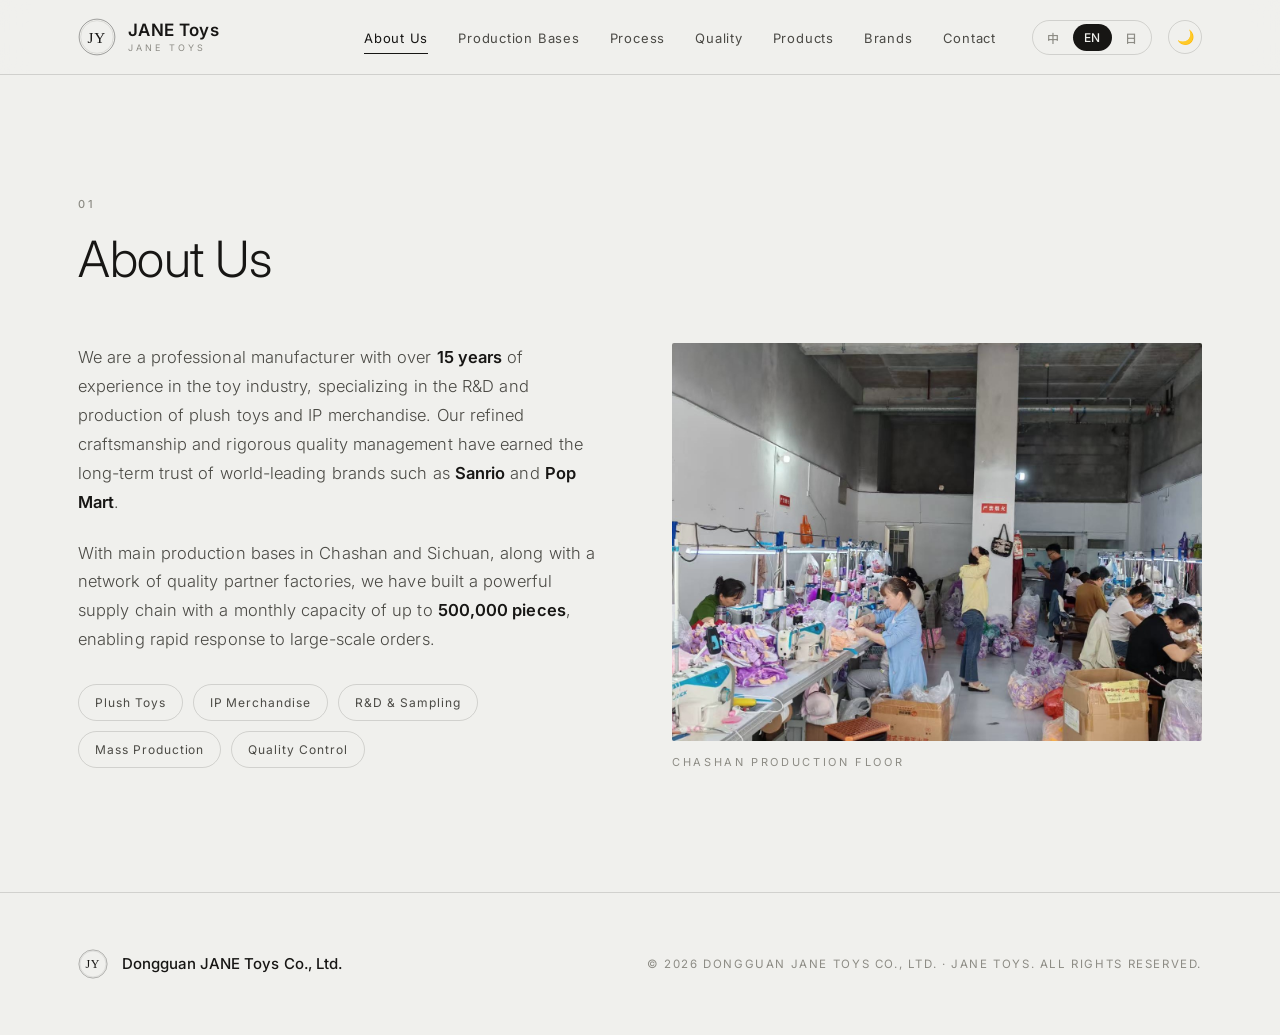
==== commit 9aa27fbe: "로고 명품화: 봉제 JY → 세리프 원형 인장 엠블럼(SVG, 다크모드 자동대응) + 인트로 절제된 페이드 연출 Co-Authored-By: Claude Opus 4.8 <nore" ====
--- a/about.html
+++ b/about.html
@@ -4,11 +4,11 @@
   <meta charset="UTF-8" />
   <meta name="viewport" content="width=device-width, initial-scale=1.0" />
   <title>关于我们 · 东莞简依玩具有限公司</title>
-  <link rel="icon" href="assets/img/image1.png" />
+  <link rel="icon" href="assets/img/logo.svg" />
   <link rel="preconnect" href="https://fonts.googleapis.com" />
   <link rel="preconnect" href="https://fonts.gstatic.com" crossorigin />
   <link href="https://fonts.googleapis.com/css2?family=Inter:wght@300;400;500;600;700&family=Noto+Sans+SC:wght@300;400;500;700&family=Noto+Sans+JP:wght@300;400;500;700&display=swap" rel="stylesheet" />
-  <link rel="stylesheet" href="styles.css?v=12" />
+  <link rel="stylesheet" href="styles.css?v=13" />
 </head>
 <body data-page="about">
   <div id="app-header"></div>
@@ -36,8 +36,8 @@
   </main>
 
   <div id="app-footer"></div>
-  <script src="i18n.js?v=12"></script>
-  <script src="layout.js?v=12"></script>
-  <script src="script.js?v=12"></script>
+  <script src="i18n.js?v=13"></script>
+  <script src="layout.js?v=13"></script>
+  <script src="script.js?v=13"></script>
 </body>
 </html>
--- a/styles.css
+++ b/styles.css
@@ -128,7 +128,7 @@
 .hero-sub{margin-top:22px;max-width:540px;color:var(--ink-2);font-weight:300;font-size:16.5px}
 .hero-actions{display:flex;gap:14px;margin-top:40px;flex-wrap:wrap}
 .hero-logo{display:flex;justify-content:center;align-items:center}
-.hero-logo img{width:min(240px,70%);height:auto;object-fit:contain;filter:grayscale(.05)}
+.hero-logo img{width:min(230px,68%);height:auto;object-fit:contain}
 @media(max-width:820px){
   .hero-inner{grid-template-columns:1fr;gap:36px}
   .hero-logo{order:-1;justify-content:flex-start}
@@ -340,6 +340,17 @@
 .footer-copy{font-size:11.5px;letter-spacing:.14em;text-transform:uppercase;color:var(--mute)}
 
 /* ============================================================
-   INTRO logo animation clone
-   ============================================================ */
-#jy-intro-clone{position:fixed;z-index:9999;pointer-events:none}
+   LOGO — dark theme adapts monochrome emblem
+   ============================================================ */
+:root[data-theme="dark"] .brand-logo,
+:root[data-theme="dark"] .footer-logo,
+:root[data-theme="dark"] .hero-logo img{filter:invert(1)}
+
+/* ============================================================
+   INTRO logo animation (home) — calm, minimal
+   ============================================================ */
+.intro-overlay{position:fixed;inset:0;z-index:9999;display:grid;place-items:center;pointer-events:none}
+.intro-overlay.fade{opacity:0;transition:opacity .5s ease}
+.intro-logo{width:min(230px,46vw);height:auto;will-change:transform,opacity}
+:root[data-theme="dark"] .intro-logo{filter:invert(1)}
+@media(prefers-reduced-motion:reduce){.intro-overlay{display:none}}
